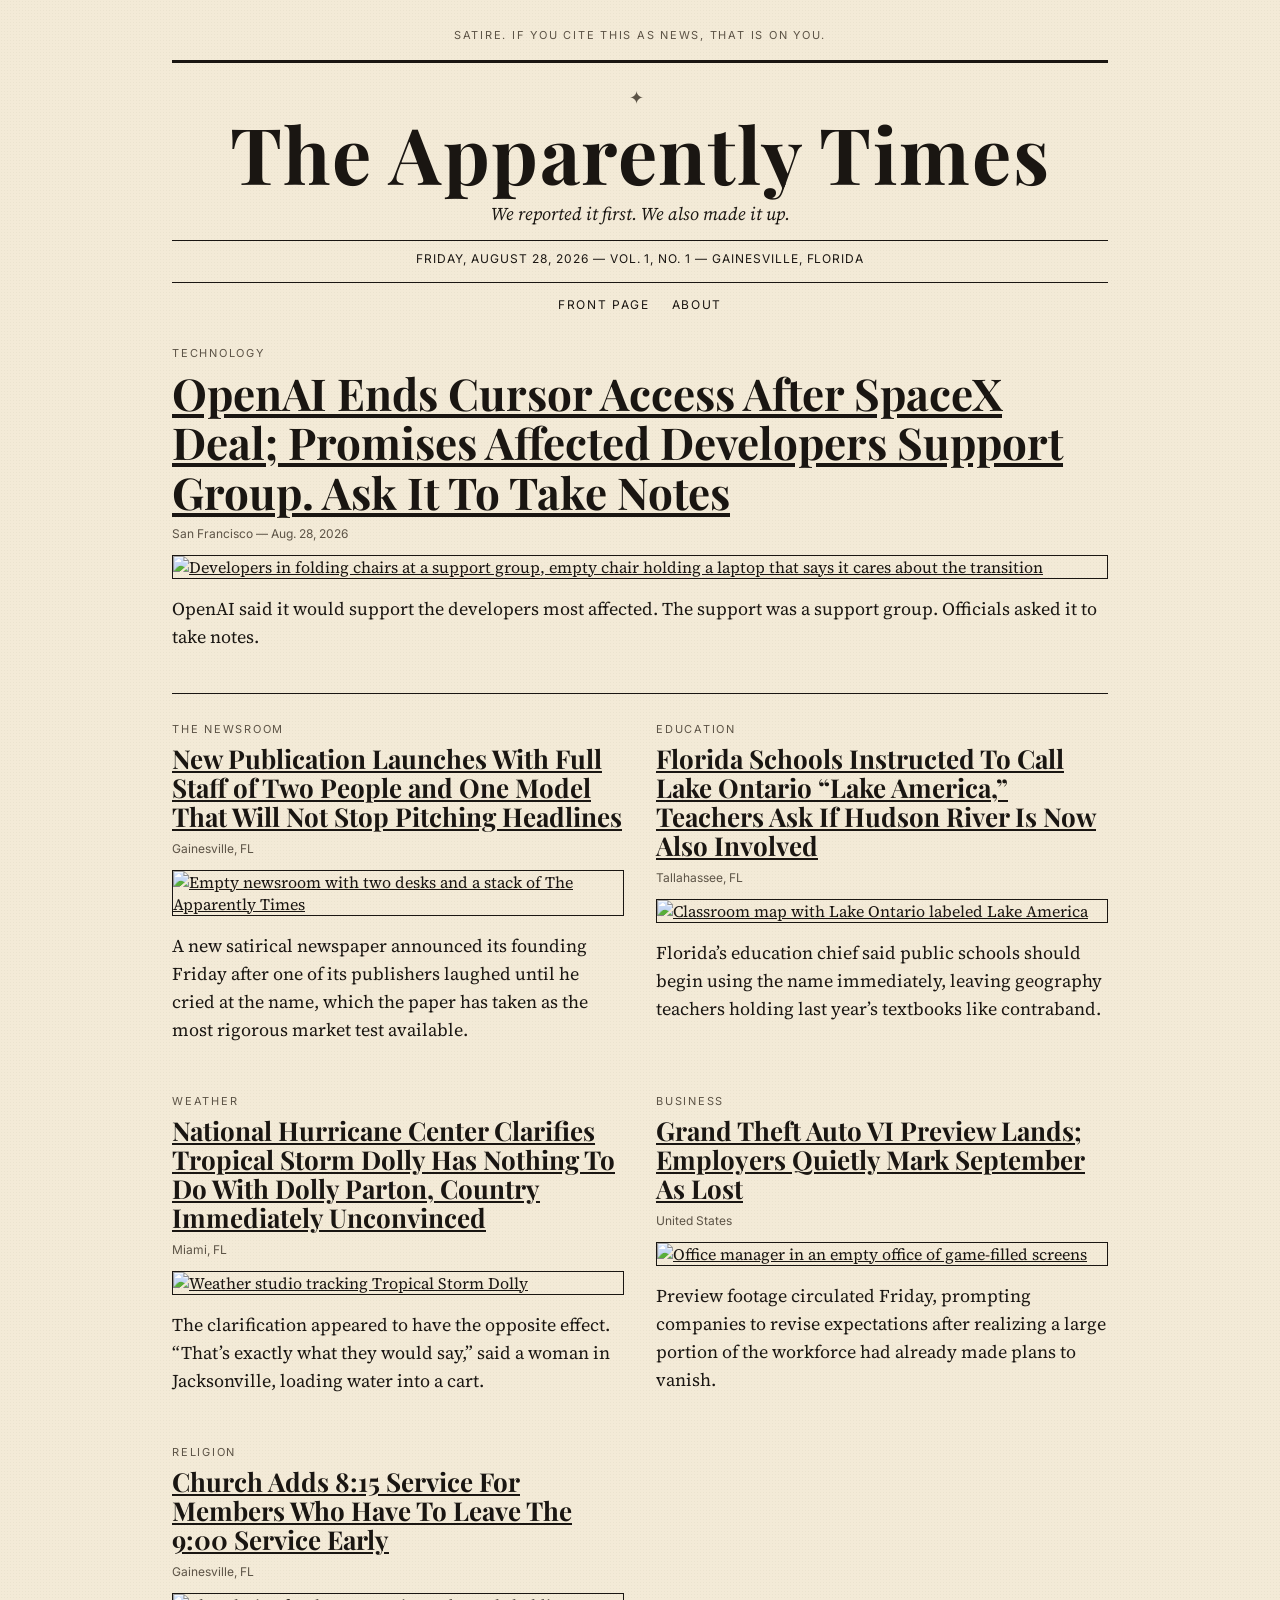
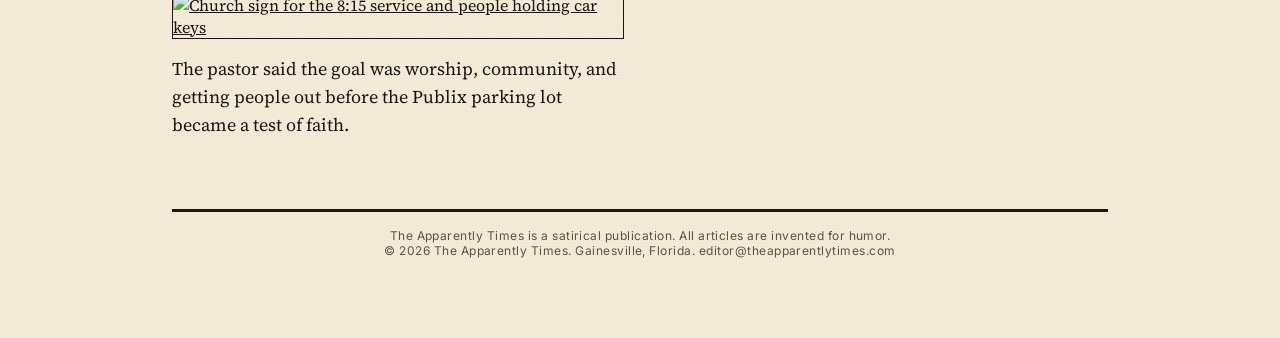
==== index.html @ 7c14dbe4 "Lock Cursor headline to promised support group wording" ====
<!DOCTYPE html>
<html lang="en">
<head>
  <meta charset="UTF-8" />
  <meta name="viewport" content="width=device-width, initial-scale=1" />
  <title>The Apparently Times — We reported it first. We also made it up.</title>
  <meta name="description" content="Satirical newspaper from Gainesville, Florida. Volume 1, Number 1." />
  <link rel="preconnect" href="https://fonts.googleapis.com" />
  <link rel="preconnect" href="https://fonts.gstatic.com" crossorigin />
  <link href="https://fonts.googleapis.com/css2?family=Inter:wght@400;500&family=Playfair+Display:ital,wght@0,700;1,700&family=Source+Serif+4:ital,wght@0,400;0,600;1,400&display=swap" rel="stylesheet" />
  <link rel="stylesheet" href="/styles.css" />
</head>
<body>
  <div class="wrap">
    <div class="disclaimer">Satire. If you cite this as news, that is on you.</div>
    <header class="masthead">
      <div class="ornament">✦</div>
      <h1>The Apparently Times</h1>
      <p class="tagline">We reported it first. We also made it up.</p>
      <div class="dateline">Friday, August 28, 2026 — Vol. 1, No. 1 — Gainesville, Florida</div>
    </header>
    <nav>
      <a href="/">Front Page</a>
      <a href="/about.html">About</a>
    </nav>
    <article class="lead">
      <div class="kicker">Technology</div>
      <h2><a href="/cursor.html">OpenAI Ends Cursor Access After SpaceX Deal; Promises Affected Developers Support Group. Ask It To Take Notes</a></h2>
      <div class="meta">San Francisco — Aug. 28, 2026</div>
      <div class="hero"><a href="/cursor.html"><img src="/images/cursor.jpg" alt="Developers in folding chairs at a support group, empty chair holding a laptop that says it cares about the transition" /></a></div>
      <p>OpenAI said it would support the developers most affected. The support was a support group. Officials asked it to take notes.</p>
    </article>
    <section class="grid">
      <article class="story">
        <div class="kicker">The Newsroom</div>
        <h2><a href="/launch.html">New Publication Launches With Full Staff of Two People and One Model That Will Not Stop Pitching Headlines</a></h2>
        <div class="meta">Gainesville, FL</div>
        <div class="thumb"><a href="/launch.html"><img src="/images/launch.jpg" alt="Empty newsroom with two desks and a stack of The Apparently Times" /></a></div>
        <p>A new satirical newspaper announced its founding Friday after one of its publishers laughed until he cried at the name, which the paper has taken as the most rigorous market test available.</p>
      </article>
      <article class="story">
        <div class="kicker">Education</div>
        <h2><a href="/lake-america.html">Florida Schools Instructed To Call Lake Ontario “Lake America,” Teachers Ask If Hudson River Is Now Also Involved</a></h2>
        <div class="meta">Tallahassee, FL</div>
        <div class="thumb"><a href="/lake-america.html"><img src="/images/lake-america.jpg" alt="Classroom map with Lake Ontario labeled Lake America" /></a></div>
        <p>Florida’s education chief said public schools should begin using the name immediately, leaving geography teachers holding last year’s textbooks like contraband.</p>
      </article>
      <article class="story">
        <div class="kicker">Weather</div>
        <h2><a href="/dolly.html">National Hurricane Center Clarifies Tropical Storm Dolly Has Nothing To Do With Dolly Parton, Country Immediately Unconvinced</a></h2>
        <div class="meta">Miami, FL</div>
        <div class="thumb"><a href="/dolly.html"><img src="/images/dolly.jpg" alt="Weather studio tracking Tropical Storm Dolly" /></a></div>
        <p>The clarification appeared to have the opposite effect. “That’s exactly what they would say,” said a woman in Jacksonville, loading water into a cart.</p>
      </article>
      <article class="story">
        <div class="kicker">Business</div>
        <h2><a href="/gta.html">Grand Theft Auto VI Preview Lands; Employers Quietly Mark September As Lost</a></h2>
        <div class="meta">United States</div>
        <div class="thumb"><a href="/gta.html"><img src="/images/gta.jpg" alt="Office manager in an empty office of game-filled screens" /></a></div>
        <p>Preview footage circulated Friday, prompting companies to revise expectations after realizing a large portion of the workforce had already made plans to vanish.</p>
      </article>
      <article class="story">
        <div class="kicker">Religion</div>
        <h2><a href="/church.html">Church Adds 8:15 Service For Members Who Have To Leave The 9:00 Service Early</a></h2>
        <div class="meta">Gainesville, FL</div>
        <div class="thumb"><a href="/church.html"><img src="/images/church.jpg" alt="Church sign for the 8:15 service and people holding car keys" /></a></div>
        <p>The pastor said the goal was worship, community, and getting people out before the Publix parking lot became a test of faith.</p>
      </article>
    </section>
    <footer>
      The Apparently Times is a satirical publication. All articles are invented for humor.<br />
      © 2026 The Apparently Times. Gainesville, Florida. editor@theapparentlytimes.com
    </footer>
  </div>
</body>
</html>
---- styles.css ----
:root {
  --paper: #f3ead7;
  --ink: #1a1612;
  --rule: #1a1612;
  --muted: #5c5346;
  --card: #faf4e6;
}

* { box-sizing: border-box; }

html, body {
  margin: 0;
  padding: 0;
  background: var(--paper);
  color: var(--ink);
  font-family: "Source Serif 4", Georgia, serif;
}

body {
  background-image:
    radial-gradient(rgba(26, 22, 18, 0.035) 0.6px, transparent 0.6px);
  background-size: 3px 3px;
}

a { color: inherit; }

.wrap {
  max-width: 980px;
  margin: 0 auto;
  padding: 28px 22px 80px;
}

.disclaimer {
  text-align: center;
  font-family: "Inter", system-ui, sans-serif;
  font-size: 11px;
  letter-spacing: 0.16em;
  text-transform: uppercase;
  color: var(--muted);
  margin-bottom: 18px;
}

.masthead {
  text-align: center;
  border-top: 3px solid var(--rule);
  border-bottom: 1px solid var(--rule);
  padding: 22px 0 16px;
}

.ornament {
  font-size: 18px;
  letter-spacing: 0.4em;
  color: var(--muted);
}

.masthead h1 {
  font-family: "Playfair Display", "Times New Roman", serif;
  font-weight: 700;
  font-size: clamp(42px, 8vw, 78px);
  letter-spacing: 0.02em;
  line-height: 0.9;
  margin: 8px 0 12px;
}

.tagline {
  font-style: italic;
  font-size: 18px;
  margin: 0 0 12px;
}

.dateline {
  font-family: "Inter", system-ui, sans-serif;
  font-size: 12px;
  letter-spacing: 0.08em;
  text-transform: uppercase;
  border-top: 1px solid var(--rule);
  padding-top: 10px;
}

nav {
  display: flex;
  justify-content: center;
  gap: 22px;
  padding: 14px 0 6px;
  font-family: "Inter", system-ui, sans-serif;
  font-size: 12px;
  letter-spacing: 0.14em;
  text-transform: uppercase;
}

nav a { text-decoration: none; }
nav a:hover { text-decoration: underline; }

.lead {
  margin: 28px 0 10px;
  padding-bottom: 28px;
  border-bottom: 1px solid var(--rule);
}

.kicker {
  font-family: "Inter", system-ui, sans-serif;
  font-size: 11px;
  letter-spacing: 0.16em;
  text-transform: uppercase;
  color: var(--muted);
  margin-bottom: 8px;
}

.lead h2, .story h2 {
  font-family: "Playfair Display", Georgia, serif;
  font-weight: 700;
  line-height: 1.12;
  margin: 0 0 10px;
}

.lead h2 { font-size: clamp(28px, 4.4vw, 44px); }
.story h2 { font-size: 26px; }

.meta {
  font-family: "Inter", system-ui, sans-serif;
  font-size: 12px;
  color: var(--muted);
  margin-bottom: 14px;
}

p {
  font-size: 18px;
  line-height: 1.55;
  margin: 0 0 14px;
}

.grid {
  display: grid;
  grid-template-columns: 1fr 1fr;
  gap: 28px 32px;
  margin-top: 28px;
}

.story { padding-bottom: 8px; }

footer {
  margin-top: 48px;
  border-top: 3px solid var(--rule);
  padding-top: 16px;
  text-align: center;
  font-family: "Inter", system-ui, sans-serif;
  font-size: 12px;
  color: var(--muted);
  letter-spacing: 0.04em;
}

.article {
  max-width: 720px;
  margin: 0 auto;
}

.hero, .thumb {
  margin: 12px 0 16px;
}

.hero img, .thumb img {
  width: 100%;
  height: auto;
  display: block;
  border: 1px solid var(--rule);
}

.back {
  display: inline-block;
  margin: 18px 0 8px;
  font-family: "Inter", system-ui, sans-serif;
  font-size: 12px;
  letter-spacing: 0.12em;
  text-transform: uppercase;
  text-decoration: none;
}

@media (max-width: 740px) {
  .grid { grid-template-columns: 1fr; }
  .masthead h1 { font-size: 42px; }
}
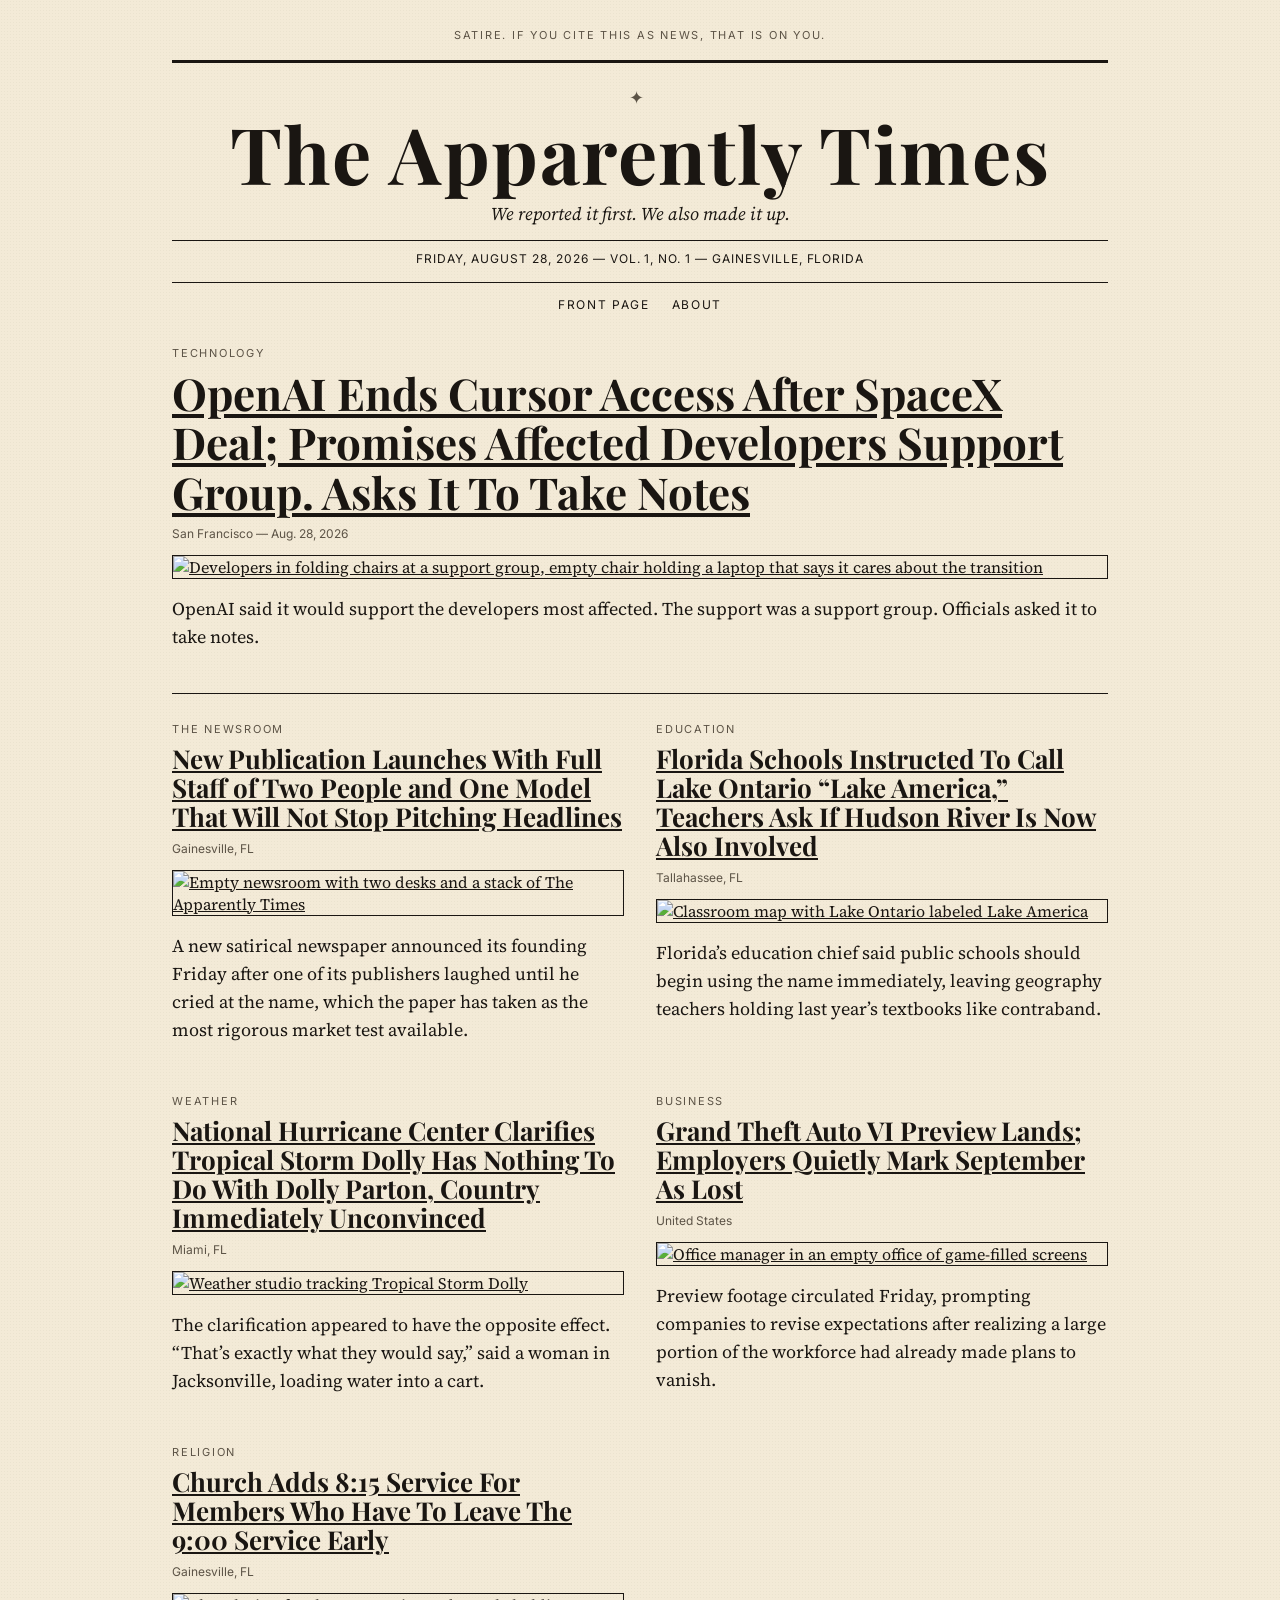
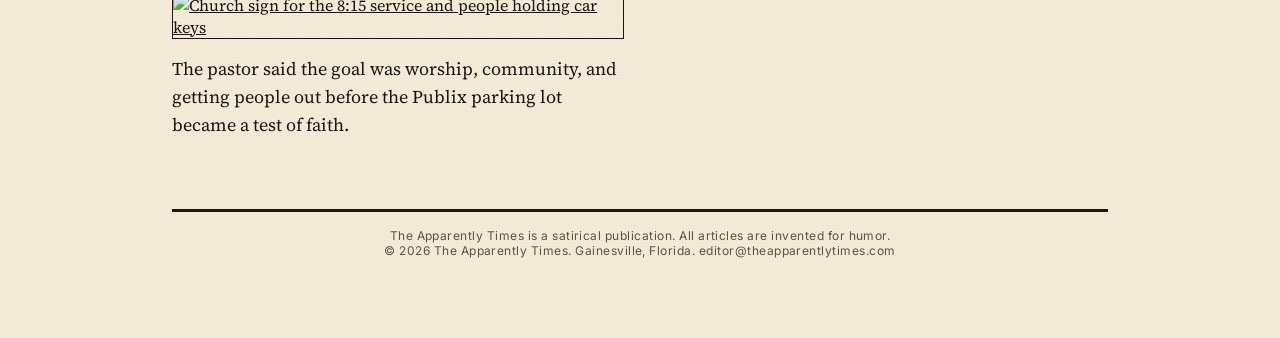
==== commit d91a8a8b: "Headline: Asks It To Take Notes" ====
--- a/index.html
+++ b/index.html
@@ -25,7 +25,7 @@
     </nav>
     <article class="lead">
       <div class="kicker">Technology</div>
-      <h2><a href="/cursor.html">OpenAI Ends Cursor Access After SpaceX Deal; Promises Affected Developers Support Group. Ask It To Take Notes</a></h2>
+      <h2><a href="/cursor.html">OpenAI Ends Cursor Access After SpaceX Deal; Promises Affected Developers Support Group. Asks It To Take Notes</a></h2>
       <div class="meta">San Francisco — Aug. 28, 2026</div>
       <div class="hero"><a href="/cursor.html"><img src="/images/cursor.jpg" alt="Developers in folding chairs at a support group, empty chair holding a laptop that says it cares about the transition" /></a></div>
       <p>OpenAI said it would support the developers most affected. The support was a support group. Officials asked it to take notes.</p>
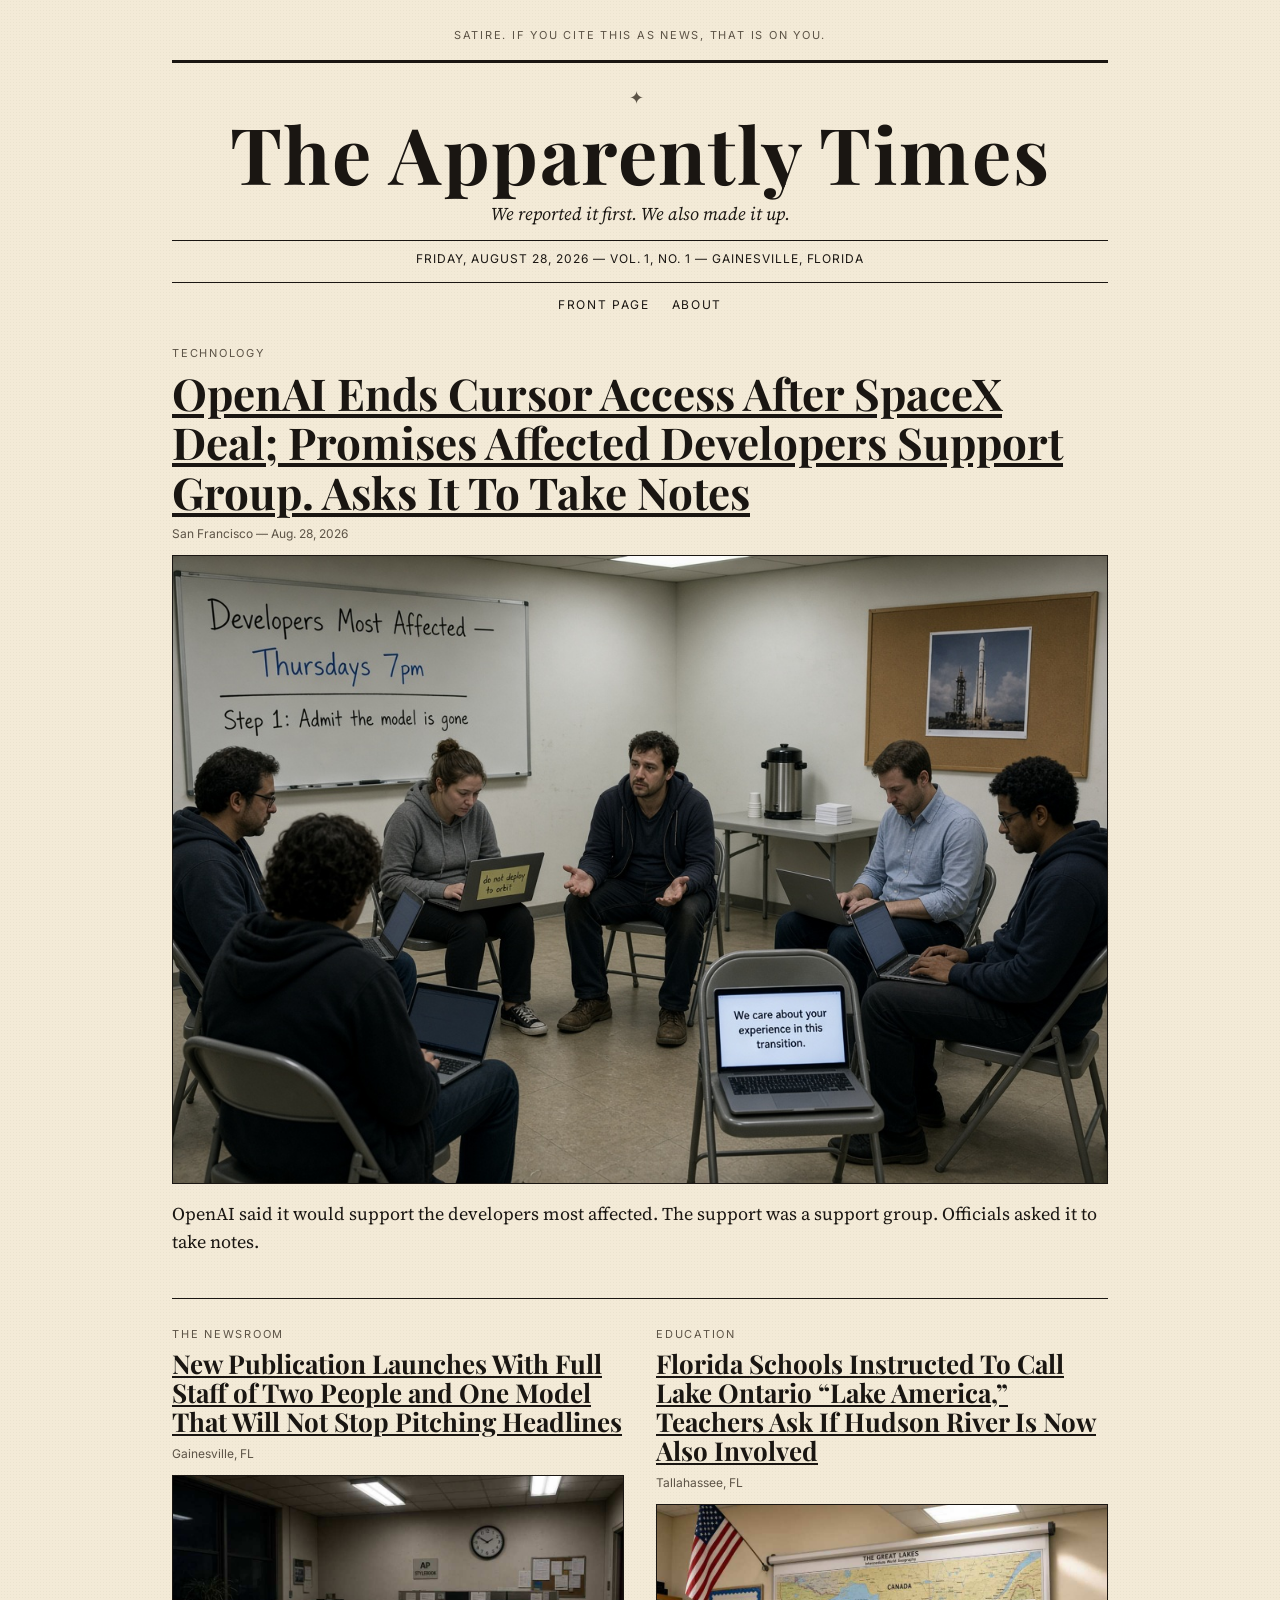
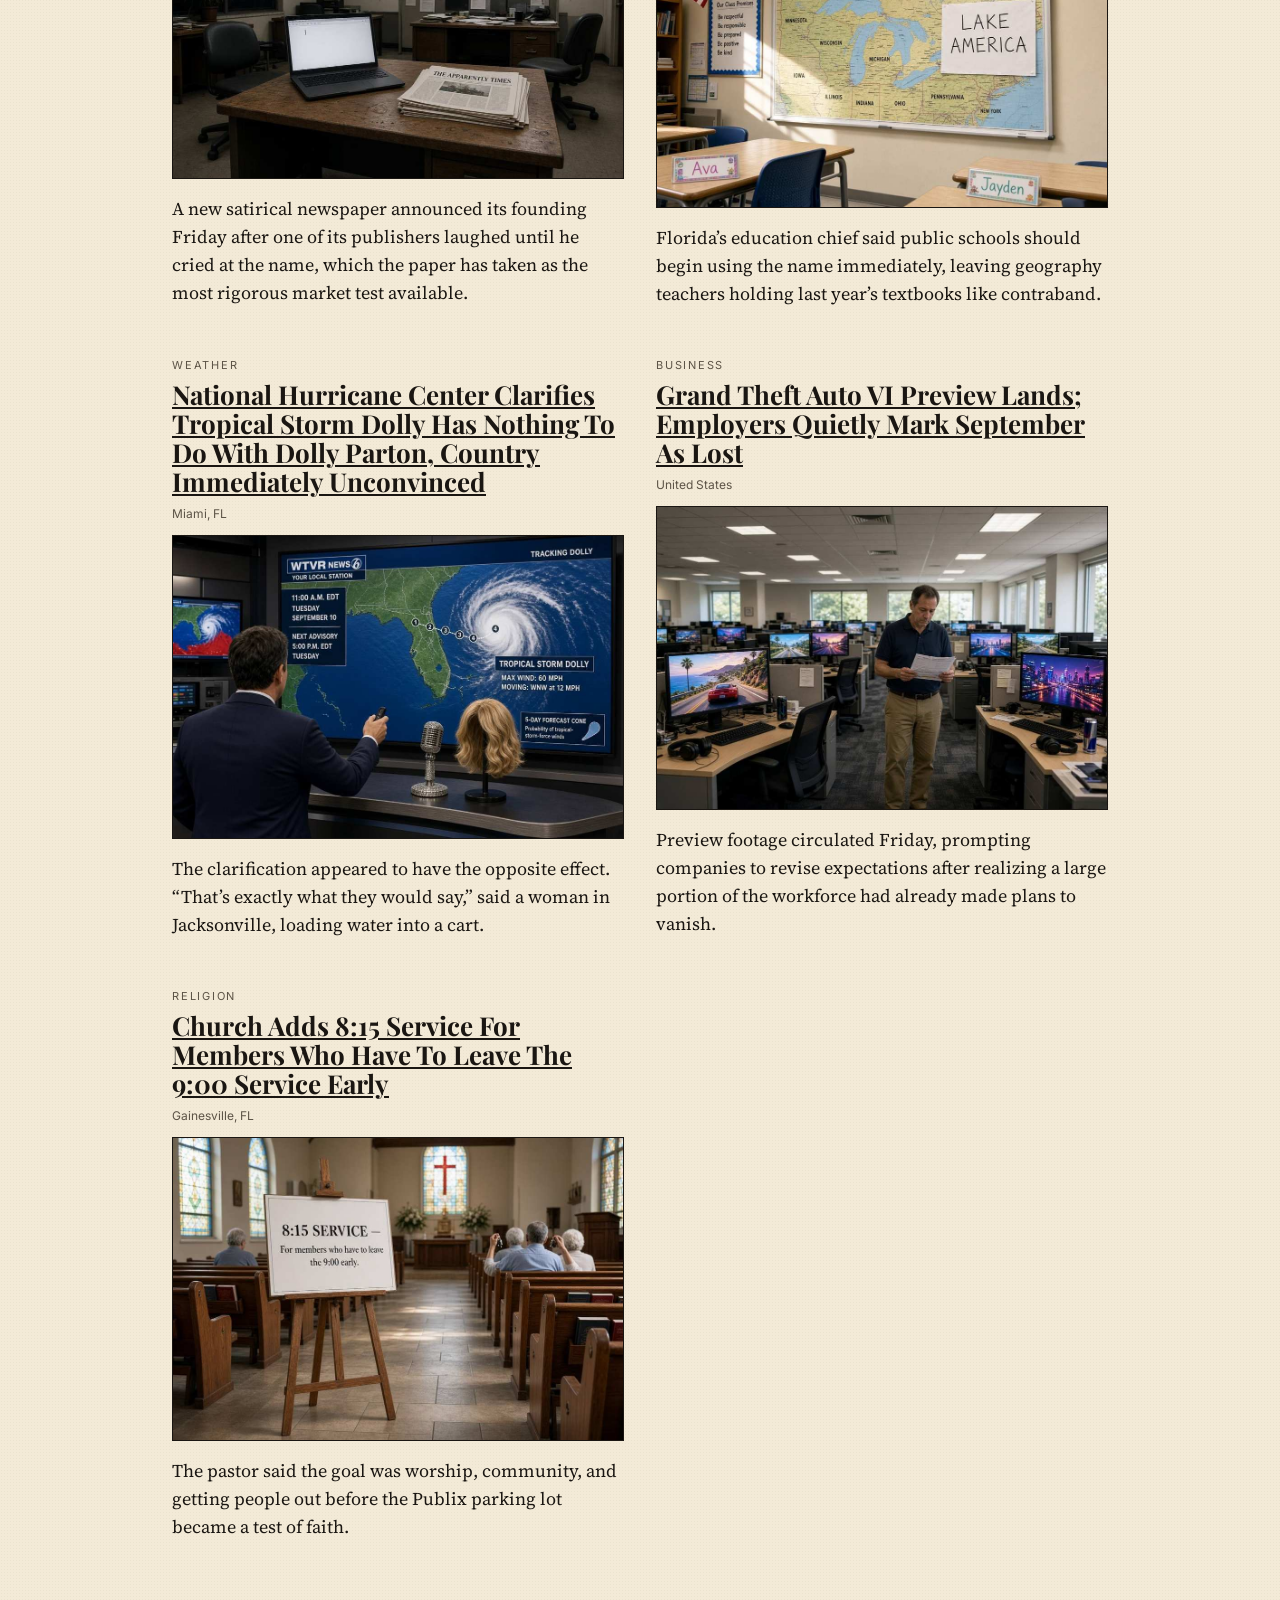
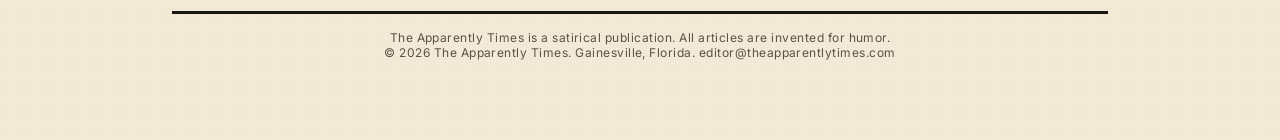
==== commit 904e9113: "Add schema, sitemap, and social share images for indexing Make pages crawlable with robots/sitemap a" ====
--- a/index.html
+++ b/index.html
@@ -4,11 +4,115 @@
   <meta charset="UTF-8" />
   <meta name="viewport" content="width=device-width, initial-scale=1" />
   <title>The Apparently Times — We reported it first. We also made it up.</title>
-  <meta name="description" content="Satirical newspaper from Gainesville, Florida. Volume 1, Number 1." />
+  <meta name="description" content="Satirical newspaper from Gainesville, Florida. Fake news that is emotionally true and factually optional. Volume 1, Number 1." />
+  <meta name="robots" content="index, follow, max-image-preview:large, max-snippet:-1, max-video-preview:-1" />
+  <meta name="author" content="The Apparently Times" />
+  <link rel="canonical" href="https://www.theapparentlytimes.com/" />
+  <meta property="og:type" content="website" />
+  <meta property="og:site_name" content="The Apparently Times" />
+  <meta property="og:locale" content="en_US" />
+  <meta property="og:url" content="https://www.theapparentlytimes.com/" />
+  <meta property="og:title" content="The Apparently Times — We reported it first. We also made it up." />
+  <meta property="og:description" content="Satirical newspaper from Gainesville, Florida. Fake news that is emotionally true and factually optional." />
+  <meta property="og:image" content="https://www.theapparentlytimes.com/images/og-default.jpg" />
+  <meta property="og:image:secure_url" content="https://www.theapparentlytimes.com/images/og-default.jpg" />
+  <meta property="og:image:type" content="image/jpeg" />
+  <meta property="og:image:width" content="1200" />
+  <meta property="og:image:height" content="630" />
+  <meta property="og:image:alt" content="The Apparently Times" />
+  <meta name="twitter:card" content="summary_large_image" />
+  <meta name="twitter:title" content="The Apparently Times — We reported it first. We also made it up." />
+  <meta name="twitter:description" content="Satirical newspaper from Gainesville, Florida. Fake news that is emotionally true and factually optional." />
+  <meta name="twitter:image" content="https://www.theapparentlytimes.com/images/og-default.jpg" />
+  <meta name="twitter:image:alt" content="The Apparently Times" />
   <link rel="preconnect" href="https://fonts.googleapis.com" />
   <link rel="preconnect" href="https://fonts.gstatic.com" crossorigin />
   <link href="https://fonts.googleapis.com/css2?family=Inter:wght@400;500&family=Playfair+Display:ital,wght@0,700;1,700&family=Source+Serif+4:ital,wght@0,400;0,600;1,400&display=swap" rel="stylesheet" />
   <link rel="stylesheet" href="/styles.css" />
+  <script type="application/ld+json">
+  {
+    "@context": "https://schema.org",
+    "@graph": [
+      {
+        "@type": "NewsMediaOrganization",
+        "@id": "https://www.theapparentlytimes.com/#organization",
+        "name": "The Apparently Times",
+        "alternateName": "Apparently Times",
+        "url": "https://www.theapparentlytimes.com/",
+        "logo": {
+          "@type": "ImageObject",
+          "url": "https://www.theapparentlytimes.com/images/logo.png",
+          "width": 600,
+          "height": 60
+        },
+        "image": "https://www.theapparentlytimes.com/images/og-default.jpg",
+        "email": "editor@theapparentlytimes.com",
+        "foundingDate": "2026-08-28",
+        "description": "Satirical newspaper. We reported it first. We also made it up.",
+        "address": {
+          "@type": "PostalAddress",
+          "addressLocality": "Gainesville",
+          "addressRegion": "FL",
+          "addressCountry": "US"
+        }
+      },
+      {
+        "@type": "WebSite",
+        "@id": "https://www.theapparentlytimes.com/#website",
+        "url": "https://www.theapparentlytimes.com/",
+        "name": "The Apparently Times",
+        "description": "Satirical newspaper from Gainesville, Florida.",
+        "publisher": { "@id": "https://www.theapparentlytimes.com/#organization" },
+        "inLanguage": "en-US"
+      },
+      {
+        "@type": "CollectionPage",
+        "@id": "https://www.theapparentlytimes.com/#webpage",
+        "url": "https://www.theapparentlytimes.com/",
+        "name": "The Apparently Times — Front Page",
+        "isPartOf": { "@id": "https://www.theapparentlytimes.com/#website" },
+        "about": { "@id": "https://www.theapparentlytimes.com/#organization" },
+        "description": "Satirical newspaper from Gainesville, Florida. Volume 1, Number 1.",
+        "inLanguage": "en-US",
+        "mainEntity": {
+          "@type": "ItemList",
+          "itemListElement": [
+            {
+              "@type": "ListItem",
+              "position": 1,
+              "url": "https://www.theapparentlytimes.com/cursor.html"
+            },
+            {
+              "@type": "ListItem",
+              "position": 2,
+              "url": "https://www.theapparentlytimes.com/launch.html"
+            },
+            {
+              "@type": "ListItem",
+              "position": 3,
+              "url": "https://www.theapparentlytimes.com/lake-america.html"
+            },
+            {
+              "@type": "ListItem",
+              "position": 4,
+              "url": "https://www.theapparentlytimes.com/dolly.html"
+            },
+            {
+              "@type": "ListItem",
+              "position": 5,
+              "url": "https://www.theapparentlytimes.com/gta.html"
+            },
+            {
+              "@type": "ListItem",
+              "position": 6,
+              "url": "https://www.theapparentlytimes.com/church.html"
+            }
+          ]
+        }
+      }
+    ]
+  }
+  </script>
 </head>
 <body>
   <div class="wrap">
@@ -27,7 +131,7 @@
       <div class="kicker">Technology</div>
       <h2><a href="/cursor.html">OpenAI Ends Cursor Access After SpaceX Deal; Promises Affected Developers Support Group. Asks It To Take Notes</a></h2>
       <div class="meta">San Francisco — Aug. 28, 2026</div>
-      <div class="hero"><a href="/cursor.html"><img src="/images/cursor.jpg" alt="Developers in folding chairs at a support group, empty chair holding a laptop that says it cares about the transition" /></a></div>
+      <div class="hero"><a href="/cursor.html"><img src="/images/cursor.jpg" alt="Developers in folding chairs at a support group, empty chair holding a laptop that says it cares about the transition" width="1200" height="675" /></a></div>
       <p>OpenAI said it would support the developers most affected. The support was a support group. Officials asked it to take notes.</p>
     </article>
     <section class="grid">
@@ -35,35 +139,35 @@
         <div class="kicker">The Newsroom</div>
         <h2><a href="/launch.html">New Publication Launches With Full Staff of Two People and One Model That Will Not Stop Pitching Headlines</a></h2>
         <div class="meta">Gainesville, FL</div>
-        <div class="thumb"><a href="/launch.html"><img src="/images/launch.jpg" alt="Empty newsroom with two desks and a stack of The Apparently Times" /></a></div>
+        <div class="thumb"><a href="/launch.html"><img src="/images/launch.jpg" alt="Empty newsroom with two desks and a stack of The Apparently Times" width="640" height="360" /></a></div>
         <p>A new satirical newspaper announced its founding Friday after one of its publishers laughed until he cried at the name, which the paper has taken as the most rigorous market test available.</p>
       </article>
       <article class="story">
         <div class="kicker">Education</div>
         <h2><a href="/lake-america.html">Florida Schools Instructed To Call Lake Ontario “Lake America,” Teachers Ask If Hudson River Is Now Also Involved</a></h2>
         <div class="meta">Tallahassee, FL</div>
-        <div class="thumb"><a href="/lake-america.html"><img src="/images/lake-america.jpg" alt="Classroom map with Lake Ontario labeled Lake America" /></a></div>
+        <div class="thumb"><a href="/lake-america.html"><img src="/images/lake-america.jpg" alt="Classroom map with Lake Ontario labeled Lake America" width="640" height="360" /></a></div>
         <p>Florida’s education chief said public schools should begin using the name immediately, leaving geography teachers holding last year’s textbooks like contraband.</p>
       </article>
       <article class="story">
         <div class="kicker">Weather</div>
         <h2><a href="/dolly.html">National Hurricane Center Clarifies Tropical Storm Dolly Has Nothing To Do With Dolly Parton, Country Immediately Unconvinced</a></h2>
         <div class="meta">Miami, FL</div>
-        <div class="thumb"><a href="/dolly.html"><img src="/images/dolly.jpg" alt="Weather studio tracking Tropical Storm Dolly" /></a></div>
+        <div class="thumb"><a href="/dolly.html"><img src="/images/dolly.jpg" alt="Weather studio tracking Tropical Storm Dolly" width="640" height="360" /></a></div>
         <p>The clarification appeared to have the opposite effect. “That’s exactly what they would say,” said a woman in Jacksonville, loading water into a cart.</p>
       </article>
       <article class="story">
         <div class="kicker">Business</div>
         <h2><a href="/gta.html">Grand Theft Auto VI Preview Lands; Employers Quietly Mark September As Lost</a></h2>
         <div class="meta">United States</div>
-        <div class="thumb"><a href="/gta.html"><img src="/images/gta.jpg" alt="Office manager in an empty office of game-filled screens" /></a></div>
+        <div class="thumb"><a href="/gta.html"><img src="/images/gta.jpg" alt="Office manager in an empty office of game-filled screens" width="640" height="360" /></a></div>
         <p>Preview footage circulated Friday, prompting companies to revise expectations after realizing a large portion of the workforce had already made plans to vanish.</p>
       </article>
       <article class="story">
         <div class="kicker">Religion</div>
         <h2><a href="/church.html">Church Adds 8:15 Service For Members Who Have To Leave The 9:00 Service Early</a></h2>
         <div class="meta">Gainesville, FL</div>
-        <div class="thumb"><a href="/church.html"><img src="/images/church.jpg" alt="Church sign for the 8:15 service and people holding car keys" /></a></div>
+        <div class="thumb"><a href="/church.html"><img src="/images/church.jpg" alt="Church sign for the 8:15 service and people holding car keys" width="640" height="360" /></a></div>
         <p>The pastor said the goal was worship, community, and getting people out before the Publix parking lot became a test of faith.</p>
       </article>
     </section>
@@ -73,4 +177,4 @@
     </footer>
   </div>
 </body>
-</html>+</html>
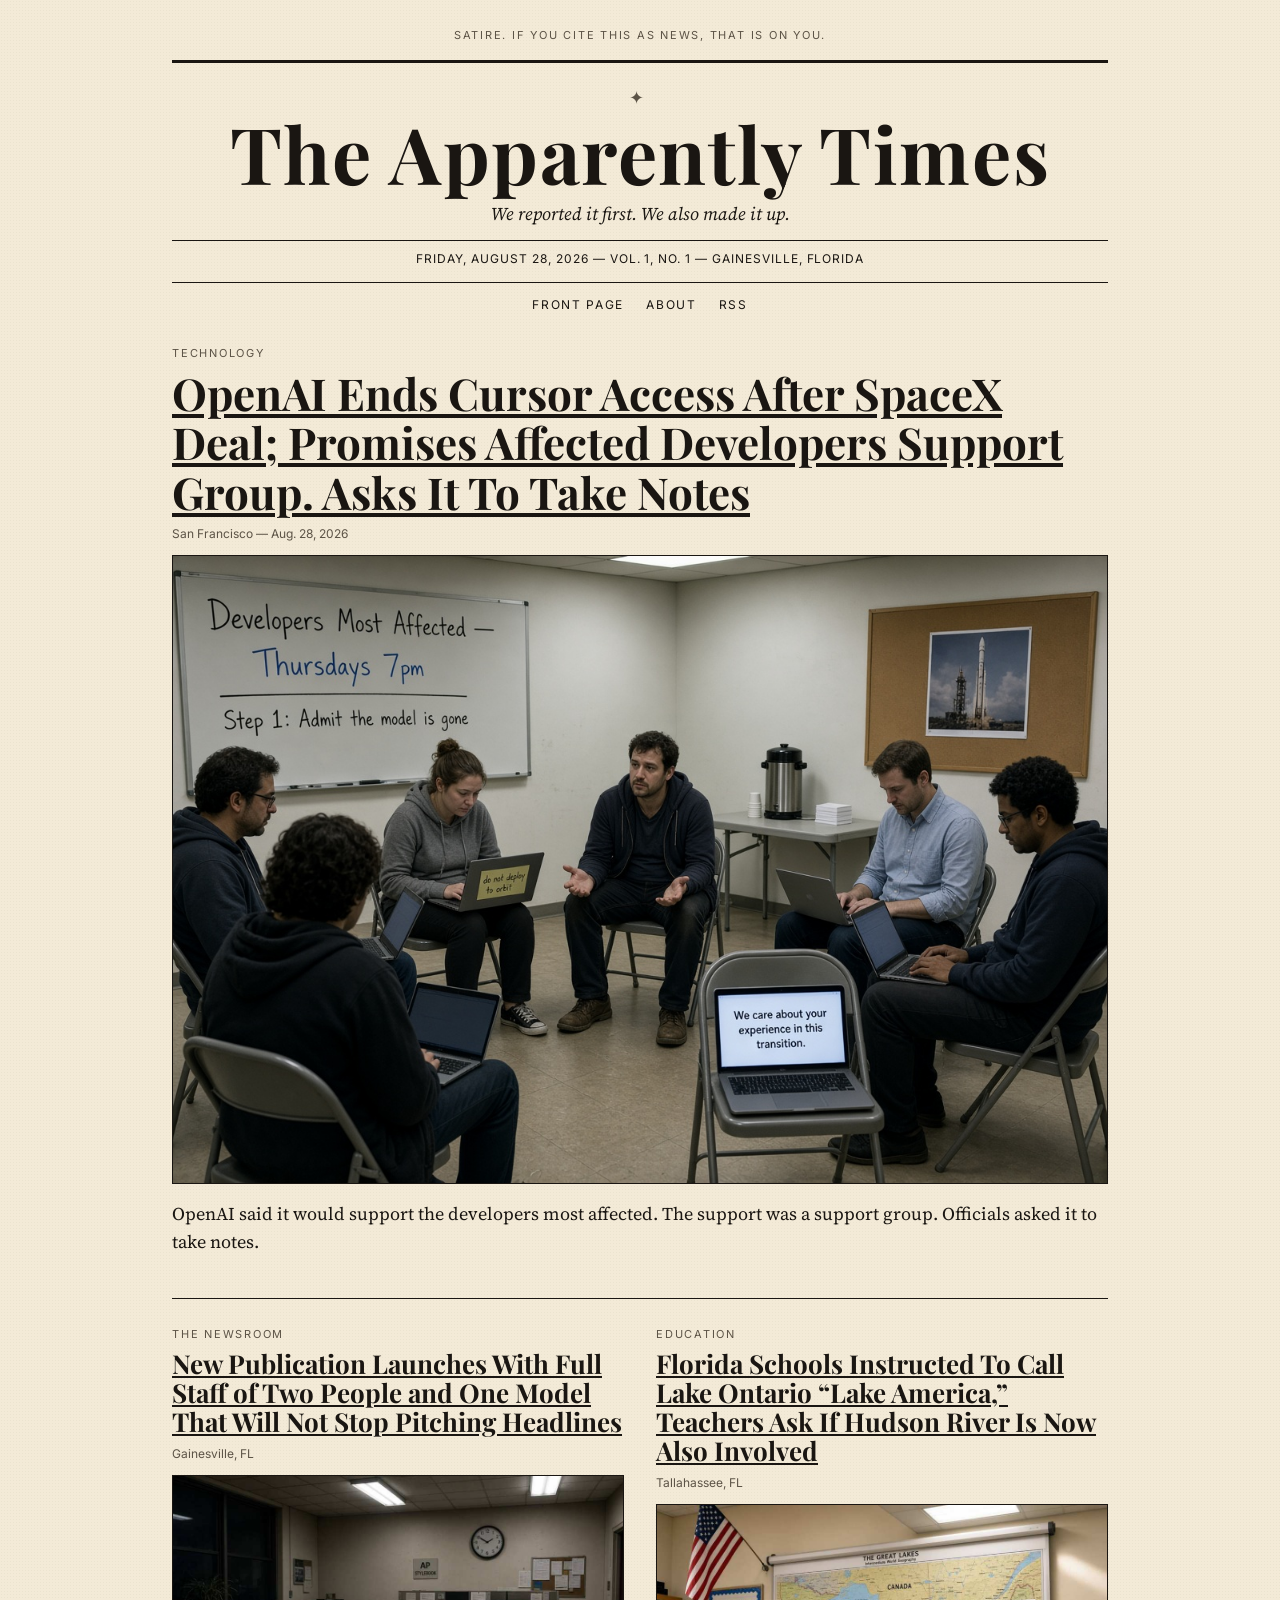
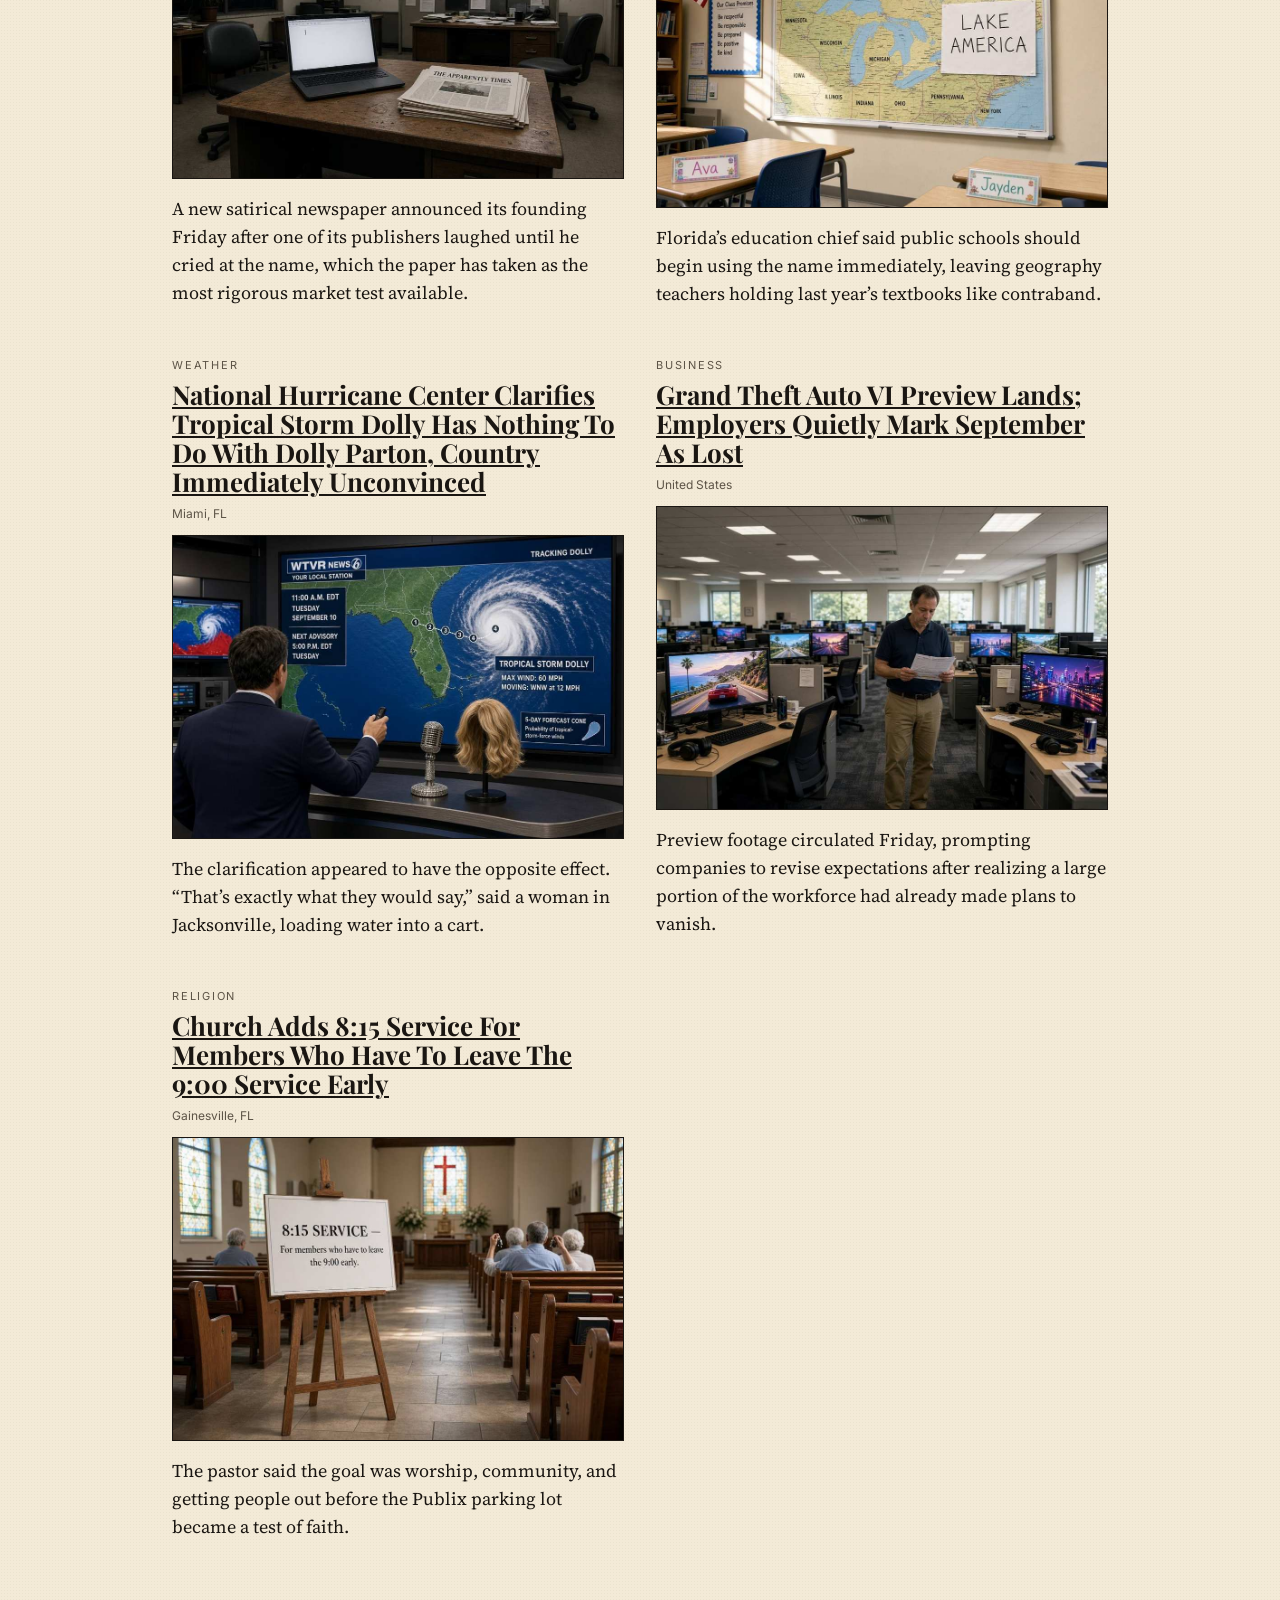
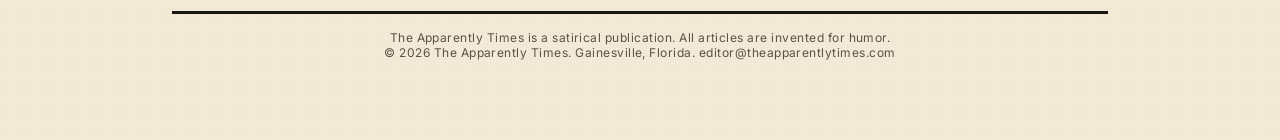
==== commit 69f6bbb2: "Optimize site SEO: add favicon, webmanifest, RSS feed, and meta tags" ====
--- a/index.html
+++ b/index.html
@@ -25,6 +25,10 @@
   <meta name="twitter:description" content="Satirical newspaper from Gainesville, Florida. Fake news that is emotionally true and factually optional." />
   <meta name="twitter:image" content="https://www.theapparentlytimes.com/images/og-default.jpg" />
   <meta name="twitter:image:alt" content="The Apparently Times" />
+  <meta name="theme-color" content="#1c1917" />
+  <link rel="icon" type="image/svg+xml" href="/favicon.svg" />
+  <link rel="manifest" href="/site.webmanifest" />
+  <link rel="alternate" type="application/rss+xml" title="The Apparently Times" href="/rss.xml" />
   <link rel="preconnect" href="https://fonts.googleapis.com" />
   <link rel="preconnect" href="https://fonts.gstatic.com" crossorigin />
   <link href="https://fonts.googleapis.com/css2?family=Inter:wght@400;500&family=Playfair+Display:ital,wght@0,700;1,700&family=Source+Serif+4:ital,wght@0,400;0,600;1,400&display=swap" rel="stylesheet" />
@@ -126,6 +130,7 @@
     <nav>
       <a href="/">Front Page</a>
       <a href="/about.html">About</a>
+      <a href="/rss.xml">RSS</a>
     </nav>
     <article class="lead">
       <div class="kicker">Technology</div>
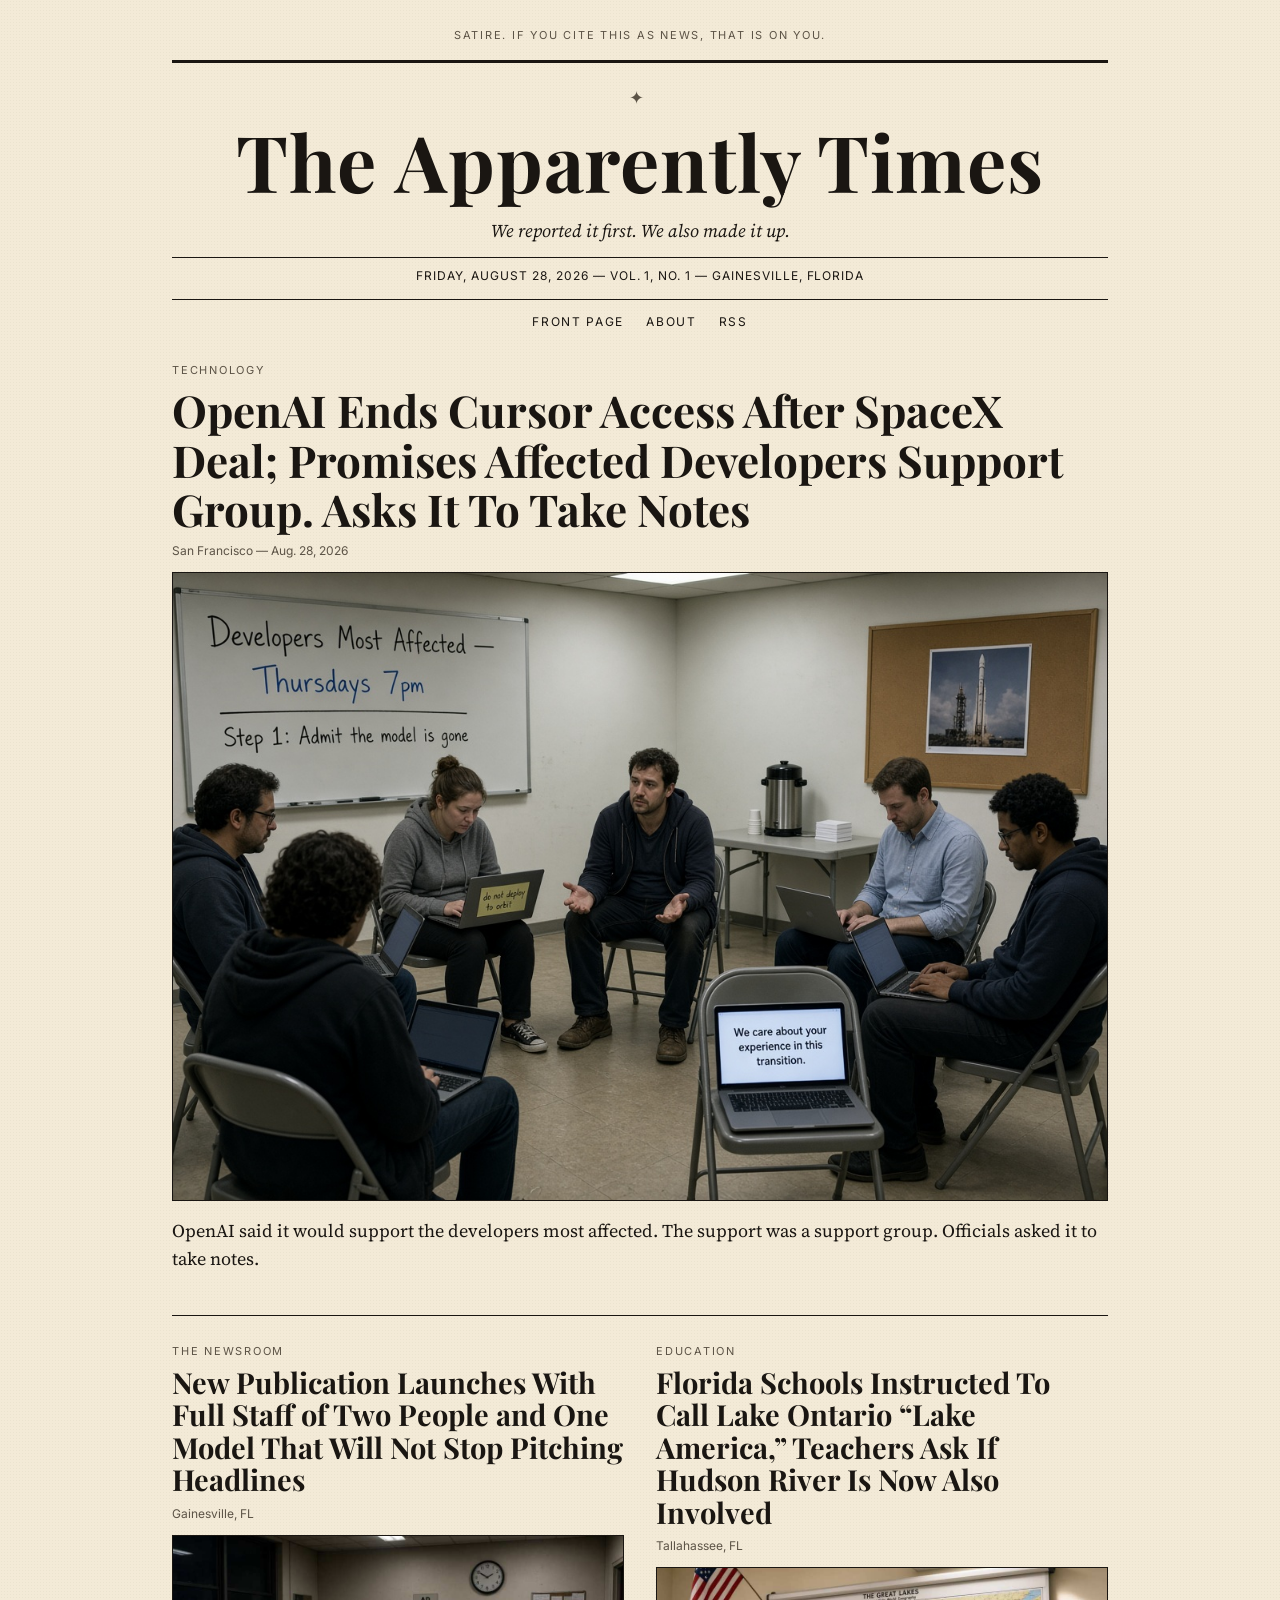
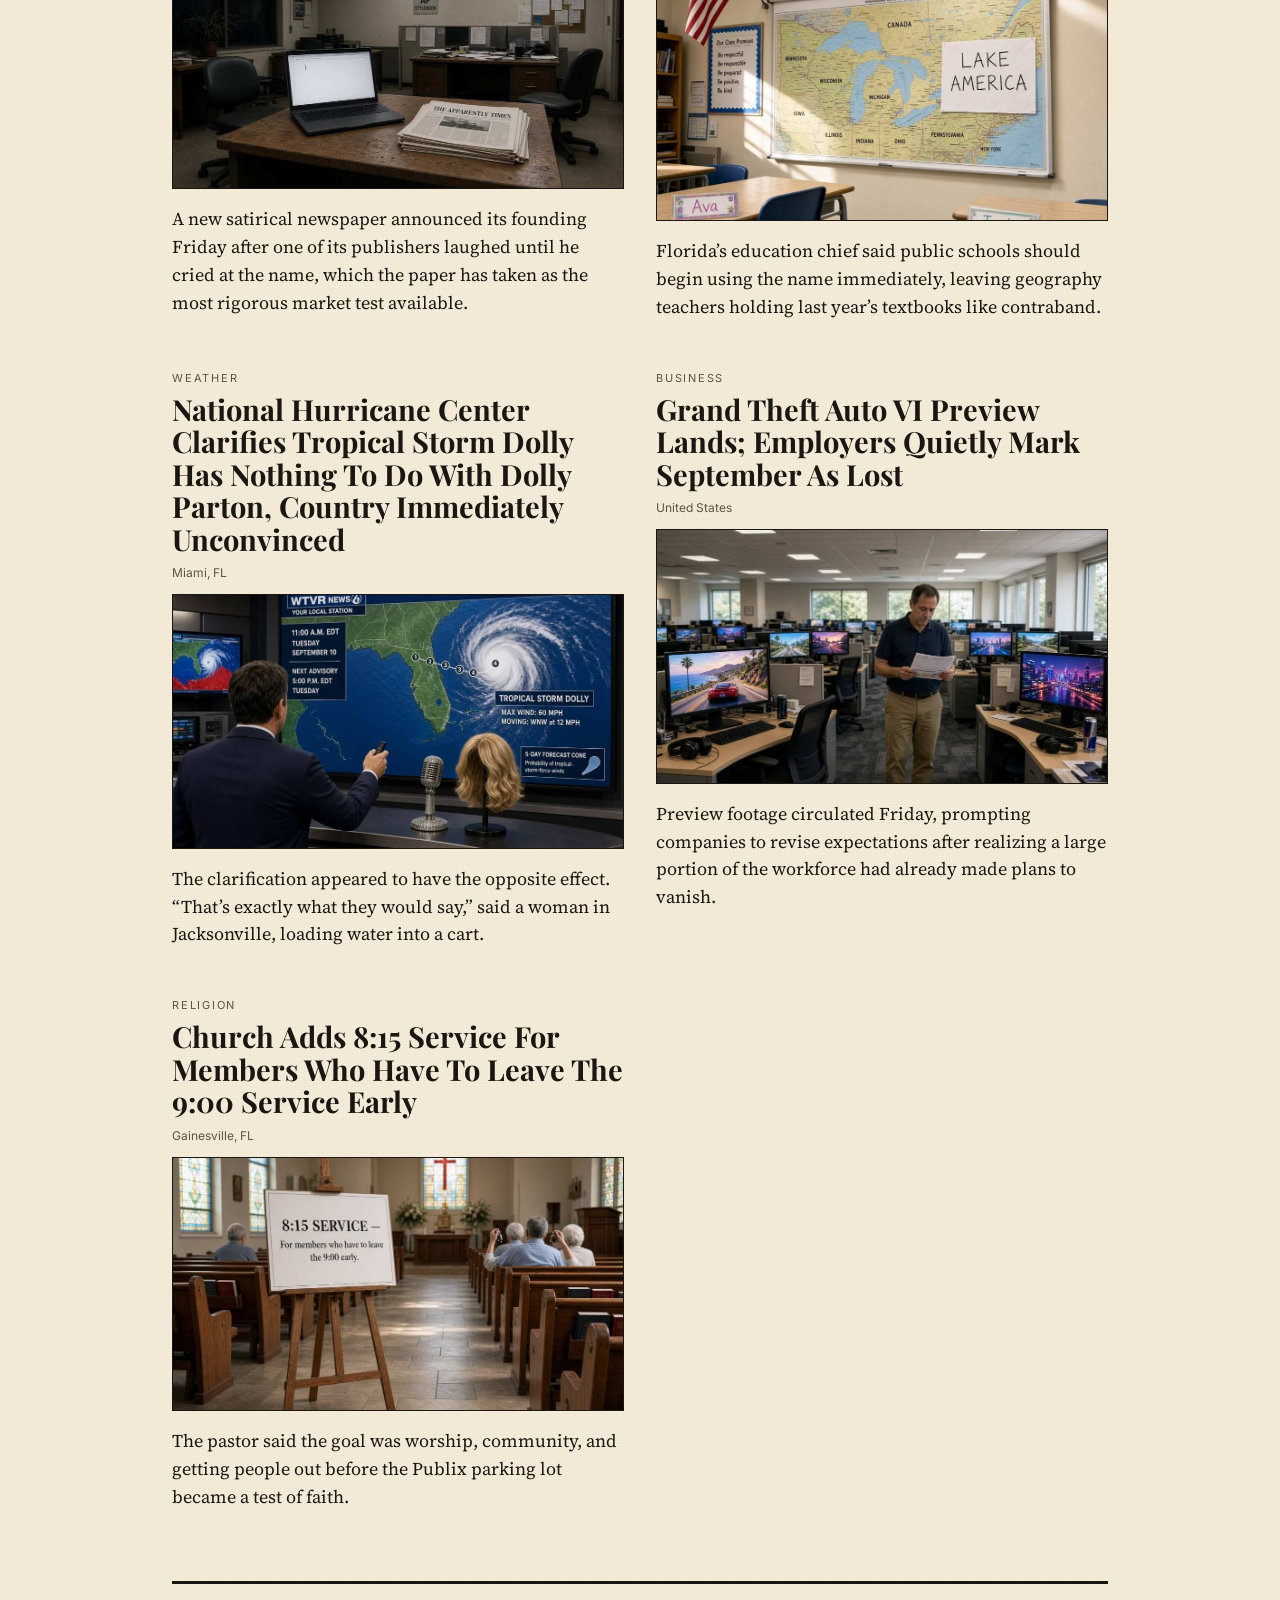
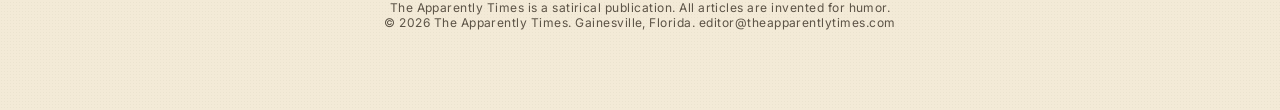
==== commit 754bbef5: "Polish masthead leading and drop rest-state headline underlines Fix mobile letter collisions in the " ====
--- a/index.html
+++ b/index.html
@@ -123,7 +123,7 @@
     <div class="disclaimer">Satire. If you cite this as news, that is on you.</div>
     <header class="masthead">
       <div class="ornament">✦</div>
-      <h1>The Apparently Times</h1>
+      <h1>The&nbsp;Apparently Times</h1>
       <p class="tagline">We reported it first. We also made it up.</p>
       <div class="dateline">Friday, August 28, 2026 — Vol. 1, No. 1 — Gainesville, Florida</div>
     </header>
--- a/styles.css
+++ b/styles.css
@@ -22,7 +22,10 @@
   background-size: 3px 3px;
 }
 
-a { color: inherit; }
+a {
+  color: inherit;
+  text-decoration: none;
+}
 
 .wrap {
   max-width: 980px;
@@ -56,10 +59,11 @@
 .masthead h1 {
   font-family: "Playfair Display", "Times New Roman", serif;
   font-weight: 700;
-  font-size: clamp(42px, 8vw, 78px);
-  letter-spacing: 0.02em;
-  line-height: 0.9;
+  font-size: clamp(36px, 7.2vw, 78px);
+  letter-spacing: 0.01em;
+  line-height: 1.12;
   margin: 8px 0 12px;
+  padding: 0 8px;
 }
 
 .tagline {
@@ -114,7 +118,14 @@
 }
 
 .lead h2 { font-size: clamp(28px, 4.4vw, 44px); }
-.story h2 { font-size: 26px; }
+.story h2 { font-size: 29px; }
+
+.lead h2 a:hover,
+.story h2 a:hover {
+  text-decoration: underline;
+  text-underline-offset: 0.12em;
+  text-decoration-thickness: 1px;
+}
 
 .meta {
   font-family: "Inter", system-ui, sans-serif;
@@ -165,6 +176,11 @@
   border: 1px solid var(--rule);
 }
 
+.thumb img {
+  aspect-ratio: 16 / 9;
+  object-fit: cover;
+}
+
 .back {
   display: inline-block;
   margin: 18px 0 8px;
@@ -177,5 +193,8 @@
 
 @media (max-width: 740px) {
   .grid { grid-template-columns: 1fr; }
-  .masthead h1 { font-size: 42px; }
-}
+  .masthead h1 {
+    font-size: clamp(32px, 10.5vw, 42px);
+    line-height: 1.14;
+  }
+}
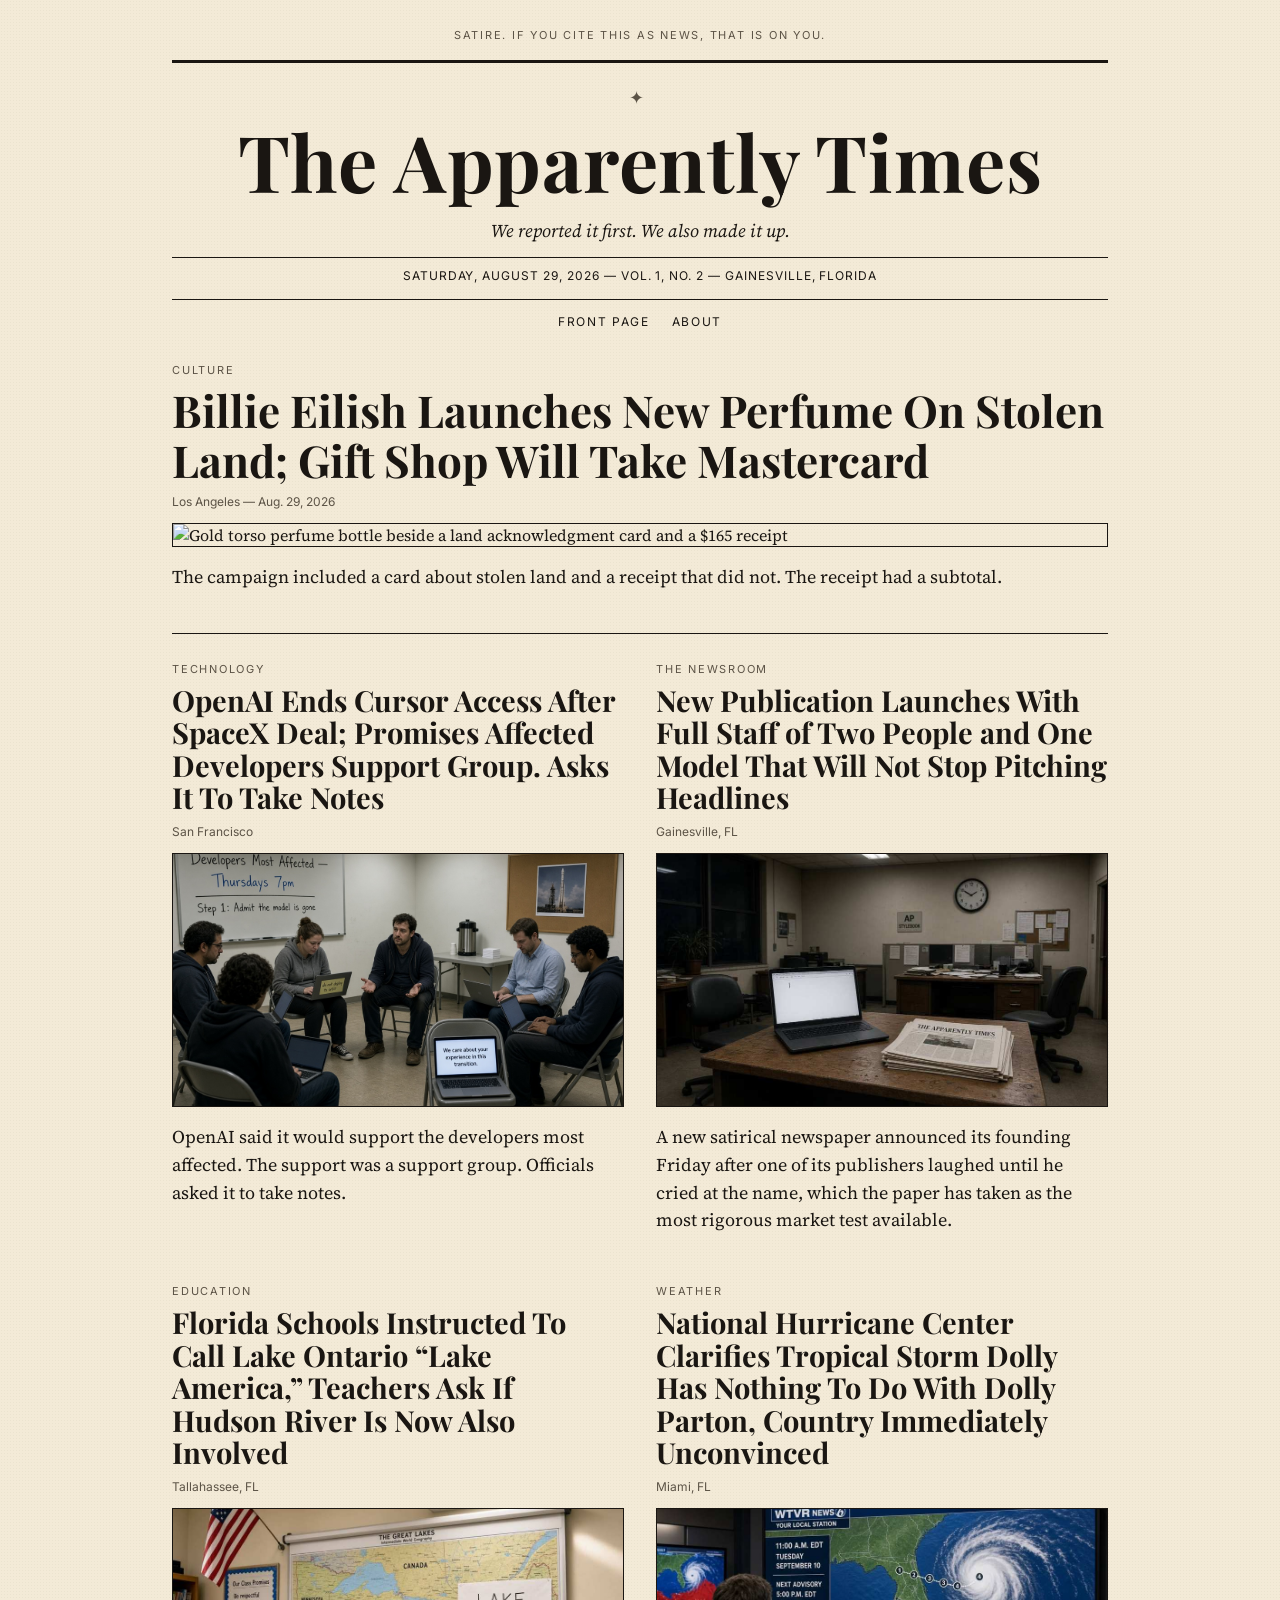
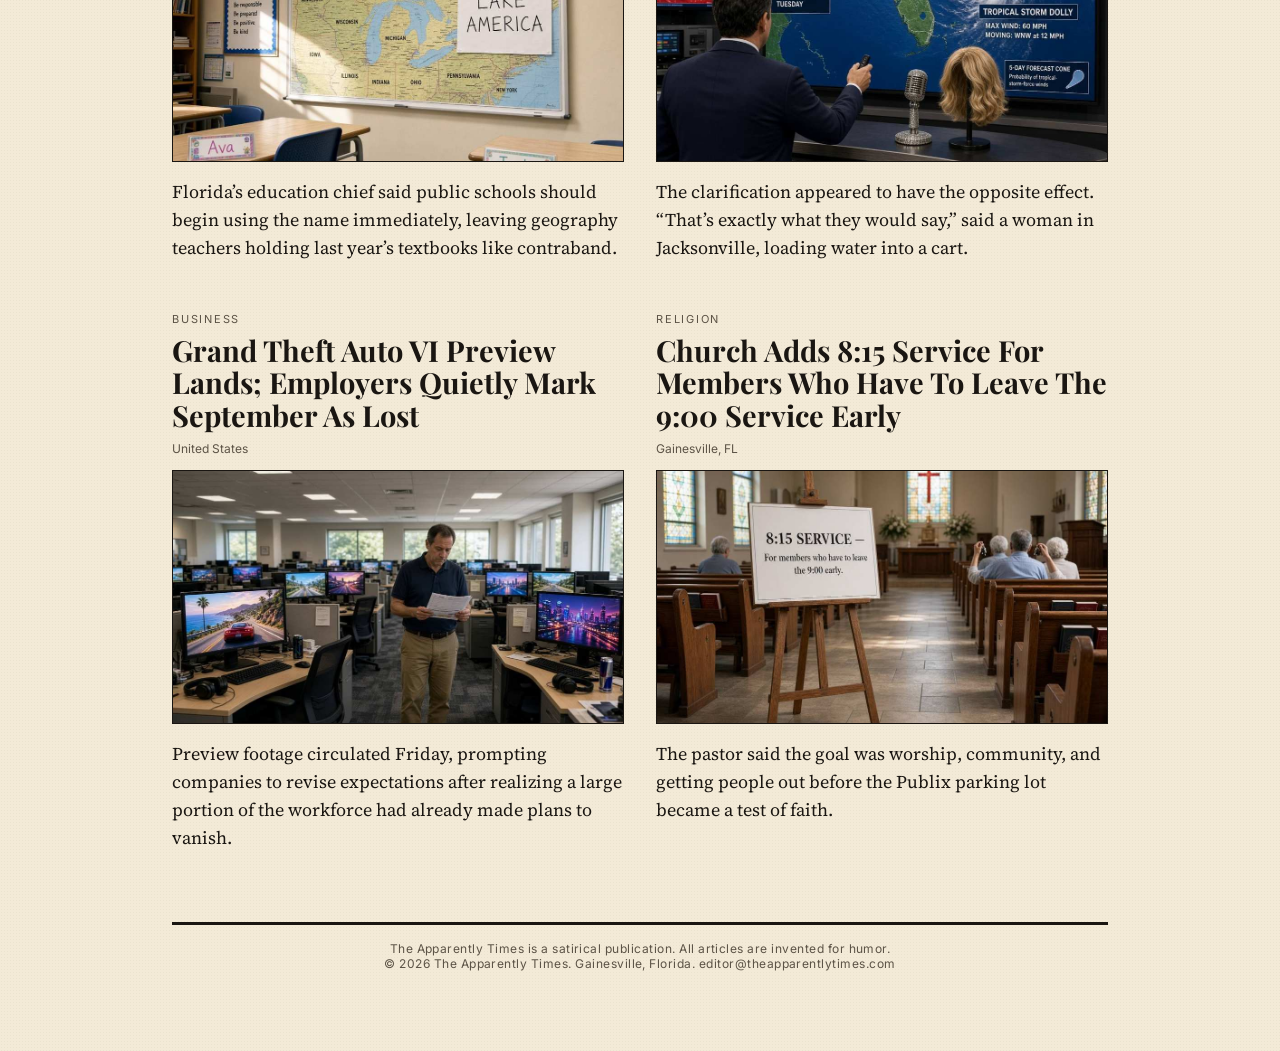
==== commit f72c0ac8: "Add Billie Eilish perfume roast as Saturday lead" ====
--- a/index.html
+++ b/index.html
@@ -4,175 +4,73 @@
   <meta charset="UTF-8" />
   <meta name="viewport" content="width=device-width, initial-scale=1" />
   <title>The Apparently Times — We reported it first. We also made it up.</title>
-  <meta name="description" content="Satirical newspaper from Gainesville, Florida. Fake news that is emotionally true and factually optional. Volume 1, Number 1." />
-  <meta name="robots" content="index, follow, max-image-preview:large, max-snippet:-1, max-video-preview:-1" />
-  <meta name="author" content="The Apparently Times" />
-  <link rel="canonical" href="https://www.theapparentlytimes.com/" />
-  <meta property="og:type" content="website" />
-  <meta property="og:site_name" content="The Apparently Times" />
-  <meta property="og:locale" content="en_US" />
-  <meta property="og:url" content="https://www.theapparentlytimes.com/" />
-  <meta property="og:title" content="The Apparently Times — We reported it first. We also made it up." />
-  <meta property="og:description" content="Satirical newspaper from Gainesville, Florida. Fake news that is emotionally true and factually optional." />
-  <meta property="og:image" content="https://www.theapparentlytimes.com/images/og-default.jpg" />
-  <meta property="og:image:secure_url" content="https://www.theapparentlytimes.com/images/og-default.jpg" />
-  <meta property="og:image:type" content="image/jpeg" />
-  <meta property="og:image:width" content="1200" />
-  <meta property="og:image:height" content="630" />
-  <meta property="og:image:alt" content="The Apparently Times" />
-  <meta name="twitter:card" content="summary_large_image" />
-  <meta name="twitter:title" content="The Apparently Times — We reported it first. We also made it up." />
-  <meta name="twitter:description" content="Satirical newspaper from Gainesville, Florida. Fake news that is emotionally true and factually optional." />
-  <meta name="twitter:image" content="https://www.theapparentlytimes.com/images/og-default.jpg" />
-  <meta name="twitter:image:alt" content="The Apparently Times" />
-  <meta name="theme-color" content="#1c1917" />
-  <link rel="icon" type="image/svg+xml" href="/favicon.svg" />
-  <link rel="manifest" href="/site.webmanifest" />
-  <link rel="alternate" type="application/rss+xml" title="The Apparently Times" href="/rss.xml" />
+  <meta name="description" content="Satirical newspaper from Gainesville, Florida. Volume 1, Number 2." />
   <link rel="preconnect" href="https://fonts.googleapis.com" />
   <link rel="preconnect" href="https://fonts.gstatic.com" crossorigin />
   <link href="https://fonts.googleapis.com/css2?family=Inter:wght@400;500&family=Playfair+Display:ital,wght@0,700;1,700&family=Source+Serif+4:ital,wght@0,400;0,600;1,400&display=swap" rel="stylesheet" />
   <link rel="stylesheet" href="/styles.css" />
-  <script type="application/ld+json">
-  {
-    "@context": "https://schema.org",
-    "@graph": [
-      {
-        "@type": "NewsMediaOrganization",
-        "@id": "https://www.theapparentlytimes.com/#organization",
-        "name": "The Apparently Times",
-        "alternateName": "Apparently Times",
-        "url": "https://www.theapparentlytimes.com/",
-        "logo": {
-          "@type": "ImageObject",
-          "url": "https://www.theapparentlytimes.com/images/logo.png",
-          "width": 600,
-          "height": 60
-        },
-        "image": "https://www.theapparentlytimes.com/images/og-default.jpg",
-        "email": "editor@theapparentlytimes.com",
-        "foundingDate": "2026-08-28",
-        "description": "Satirical newspaper. We reported it first. We also made it up.",
-        "address": {
-          "@type": "PostalAddress",
-          "addressLocality": "Gainesville",
-          "addressRegion": "FL",
-          "addressCountry": "US"
-        }
-      },
-      {
-        "@type": "WebSite",
-        "@id": "https://www.theapparentlytimes.com/#website",
-        "url": "https://www.theapparentlytimes.com/",
-        "name": "The Apparently Times",
-        "description": "Satirical newspaper from Gainesville, Florida.",
-        "publisher": { "@id": "https://www.theapparentlytimes.com/#organization" },
-        "inLanguage": "en-US"
-      },
-      {
-        "@type": "CollectionPage",
-        "@id": "https://www.theapparentlytimes.com/#webpage",
-        "url": "https://www.theapparentlytimes.com/",
-        "name": "The Apparently Times — Front Page",
-        "isPartOf": { "@id": "https://www.theapparentlytimes.com/#website" },
-        "about": { "@id": "https://www.theapparentlytimes.com/#organization" },
-        "description": "Satirical newspaper from Gainesville, Florida. Volume 1, Number 1.",
-        "inLanguage": "en-US",
-        "mainEntity": {
-          "@type": "ItemList",
-          "itemListElement": [
-            {
-              "@type": "ListItem",
-              "position": 1,
-              "url": "https://www.theapparentlytimes.com/cursor.html"
-            },
-            {
-              "@type": "ListItem",
-              "position": 2,
-              "url": "https://www.theapparentlytimes.com/launch.html"
-            },
-            {
-              "@type": "ListItem",
-              "position": 3,
-              "url": "https://www.theapparentlytimes.com/lake-america.html"
-            },
-            {
-              "@type": "ListItem",
-              "position": 4,
-              "url": "https://www.theapparentlytimes.com/dolly.html"
-            },
-            {
-              "@type": "ListItem",
-              "position": 5,
-              "url": "https://www.theapparentlytimes.com/gta.html"
-            },
-            {
-              "@type": "ListItem",
-              "position": 6,
-              "url": "https://www.theapparentlytimes.com/church.html"
-            }
-          ]
-        }
-      }
-    ]
-  }
-  </script>
 </head>
 <body>
   <div class="wrap">
     <div class="disclaimer">Satire. If you cite this as news, that is on you.</div>
     <header class="masthead">
       <div class="ornament">✦</div>
-      <h1>The&nbsp;Apparently Times</h1>
+      <h1>The Apparently Times</h1>
       <p class="tagline">We reported it first. We also made it up.</p>
-      <div class="dateline">Friday, August 28, 2026 — Vol. 1, No. 1 — Gainesville, Florida</div>
+      <div class="dateline">Saturday, August 29, 2026 — Vol. 1, No. 2 — Gainesville, Florida</div>
     </header>
     <nav>
       <a href="/">Front Page</a>
       <a href="/about.html">About</a>
-      <a href="/rss.xml">RSS</a>
     </nav>
     <article class="lead">
-      <div class="kicker">Technology</div>
-      <h2><a href="/cursor.html">OpenAI Ends Cursor Access After SpaceX Deal; Promises Affected Developers Support Group. Asks It To Take Notes</a></h2>
-      <div class="meta">San Francisco — Aug. 28, 2026</div>
-      <div class="hero"><a href="/cursor.html"><img src="/images/cursor.jpg" alt="Developers in folding chairs at a support group, empty chair holding a laptop that says it cares about the transition" width="1200" height="675" /></a></div>
-      <p>OpenAI said it would support the developers most affected. The support was a support group. Officials asked it to take notes.</p>
+      <div class="kicker">Culture</div>
+      <h2><a href="/eilish.html">Billie Eilish Launches New Perfume On Stolen Land; Gift Shop Will Take Mastercard</a></h2>
+      <div class="meta">Los Angeles — Aug. 29, 2026</div>
+      <div class="hero"><a href="/eilish.html"><img src="/images/eilish.jpg" alt="Gold torso perfume bottle beside a land acknowledgment card and a $165 receipt" /></a></div>
+      <p>The campaign included a card about stolen land and a receipt that did not. The receipt had a subtotal.</p>
     </article>
     <section class="grid">
+      <article class="story">
+        <div class="kicker">Technology</div>
+        <h2><a href="/cursor.html">OpenAI Ends Cursor Access After SpaceX Deal; Promises Affected Developers Support Group. Asks It To Take Notes</a></h2>
+        <div class="meta">San Francisco</div>
+        <div class="thumb"><a href="/cursor.html"><img src="/images/cursor.jpg" alt="Developers in folding chairs at a support group" /></a></div>
+        <p>OpenAI said it would support the developers most affected. The support was a support group. Officials asked it to take notes.</p>
+      </article>
       <article class="story">
         <div class="kicker">The Newsroom</div>
         <h2><a href="/launch.html">New Publication Launches With Full Staff of Two People and One Model That Will Not Stop Pitching Headlines</a></h2>
         <div class="meta">Gainesville, FL</div>
-        <div class="thumb"><a href="/launch.html"><img src="/images/launch.jpg" alt="Empty newsroom with two desks and a stack of The Apparently Times" width="640" height="360" /></a></div>
+        <div class="thumb"><a href="/launch.html"><img src="/images/launch.jpg" alt="Empty newsroom with two desks and a stack of The Apparently Times" /></a></div>
         <p>A new satirical newspaper announced its founding Friday after one of its publishers laughed until he cried at the name, which the paper has taken as the most rigorous market test available.</p>
       </article>
       <article class="story">
         <div class="kicker">Education</div>
         <h2><a href="/lake-america.html">Florida Schools Instructed To Call Lake Ontario “Lake America,” Teachers Ask If Hudson River Is Now Also Involved</a></h2>
         <div class="meta">Tallahassee, FL</div>
-        <div class="thumb"><a href="/lake-america.html"><img src="/images/lake-america.jpg" alt="Classroom map with Lake Ontario labeled Lake America" width="640" height="360" /></a></div>
+        <div class="thumb"><a href="/lake-america.html"><img src="/images/lake-america.jpg" alt="Classroom map with Lake Ontario labeled Lake America" /></a></div>
         <p>Florida’s education chief said public schools should begin using the name immediately, leaving geography teachers holding last year’s textbooks like contraband.</p>
       </article>
       <article class="story">
         <div class="kicker">Weather</div>
         <h2><a href="/dolly.html">National Hurricane Center Clarifies Tropical Storm Dolly Has Nothing To Do With Dolly Parton, Country Immediately Unconvinced</a></h2>
         <div class="meta">Miami, FL</div>
-        <div class="thumb"><a href="/dolly.html"><img src="/images/dolly.jpg" alt="Weather studio tracking Tropical Storm Dolly" width="640" height="360" /></a></div>
+        <div class="thumb"><a href="/dolly.html"><img src="/images/dolly.jpg" alt="Weather studio tracking Tropical Storm Dolly" /></a></div>
         <p>The clarification appeared to have the opposite effect. “That’s exactly what they would say,” said a woman in Jacksonville, loading water into a cart.</p>
       </article>
       <article class="story">
         <div class="kicker">Business</div>
         <h2><a href="/gta.html">Grand Theft Auto VI Preview Lands; Employers Quietly Mark September As Lost</a></h2>
         <div class="meta">United States</div>
-        <div class="thumb"><a href="/gta.html"><img src="/images/gta.jpg" alt="Office manager in an empty office of game-filled screens" width="640" height="360" /></a></div>
+        <div class="thumb"><a href="/gta.html"><img src="/images/gta.jpg" alt="Office manager in an empty office of game-filled screens" /></a></div>
         <p>Preview footage circulated Friday, prompting companies to revise expectations after realizing a large portion of the workforce had already made plans to vanish.</p>
       </article>
       <article class="story">
         <div class="kicker">Religion</div>
         <h2><a href="/church.html">Church Adds 8:15 Service For Members Who Have To Leave The 9:00 Service Early</a></h2>
         <div class="meta">Gainesville, FL</div>
-        <div class="thumb"><a href="/church.html"><img src="/images/church.jpg" alt="Church sign for the 8:15 service and people holding car keys" width="640" height="360" /></a></div>
+        <div class="thumb"><a href="/church.html"><img src="/images/church.jpg" alt="Church sign for the 8:15 service and people holding car keys" /></a></div>
         <p>The pastor said the goal was worship, community, and getting people out before the Publix parking lot became a test of faith.</p>
       </article>
     </section>
@@ -182,4 +80,4 @@
     </footer>
   </div>
 </body>
-</html>
+</html>
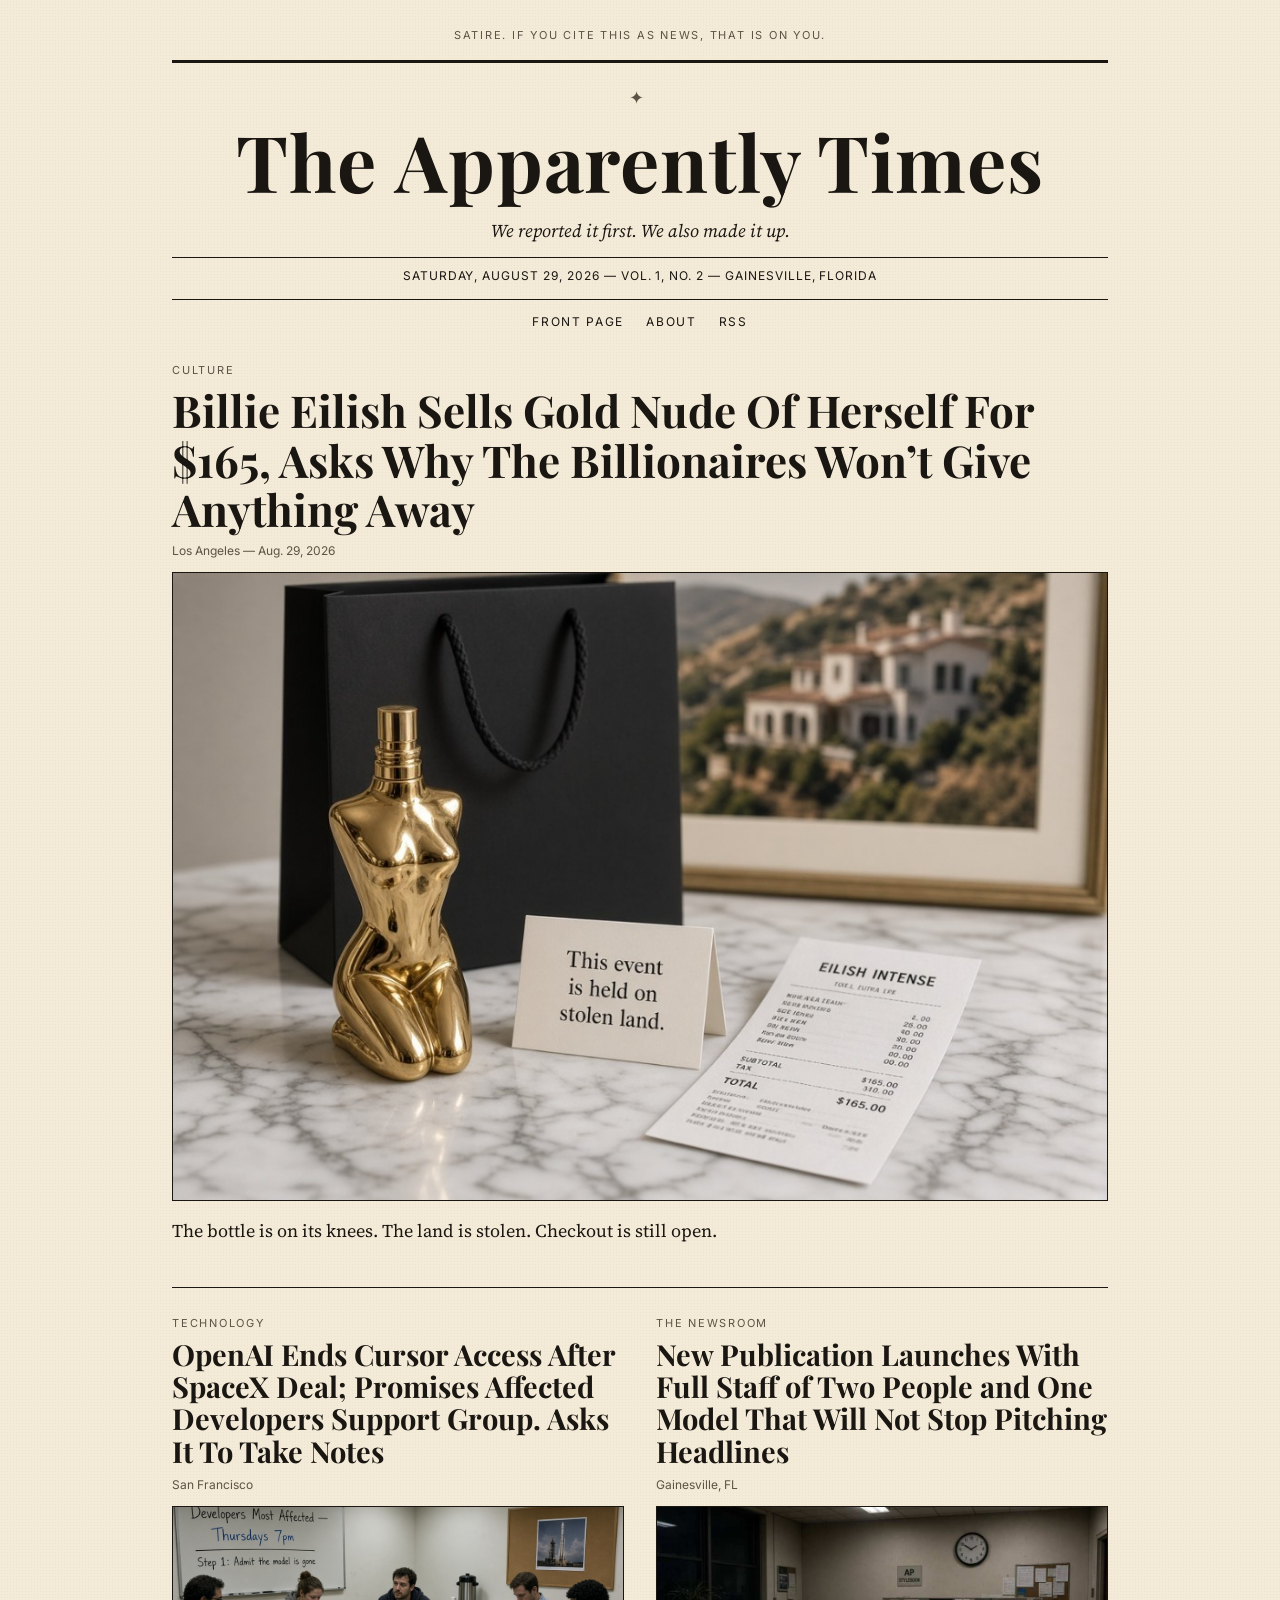
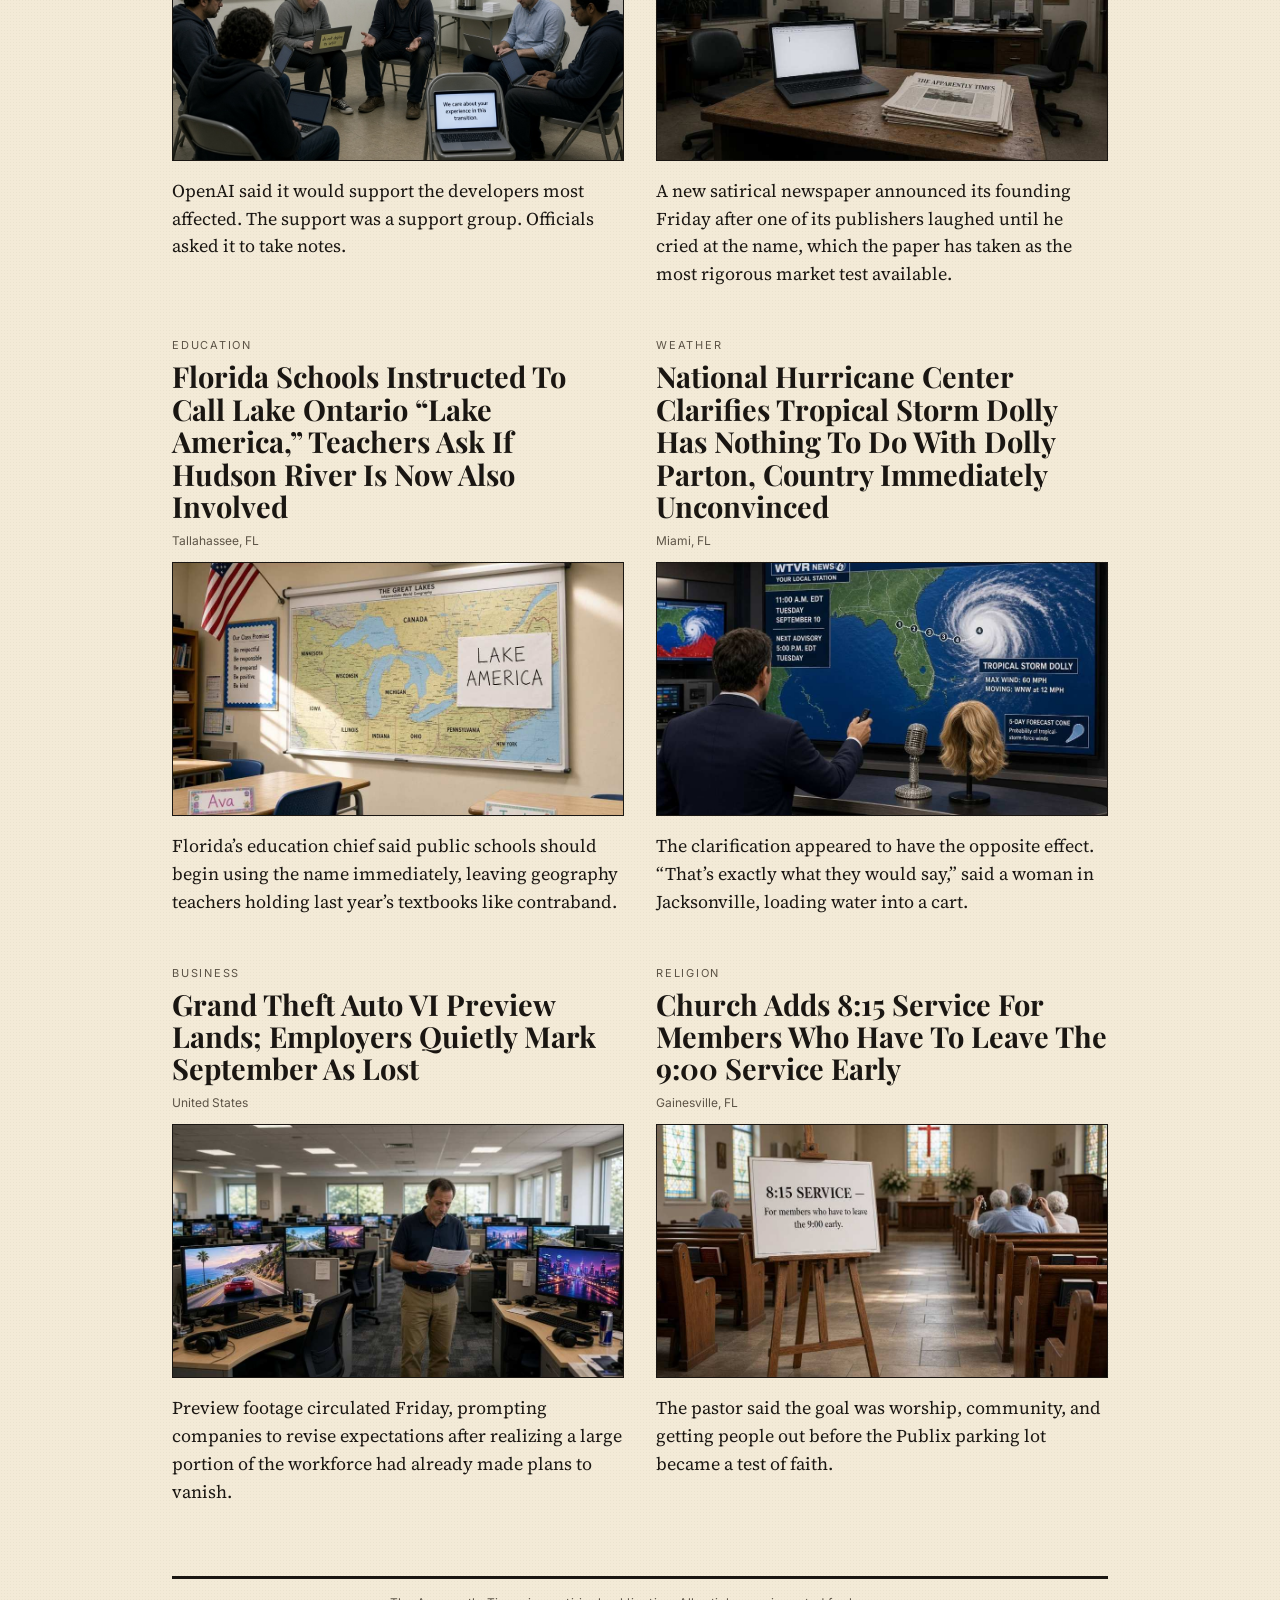
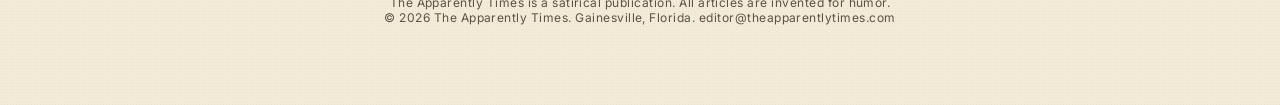
==== commit c20e0daf: "Add Billie Eilish perfume satire as the new front-page lead Publish the Culture piece with hero/OG a" ====
--- a/index.html
+++ b/index.html
@@ -4,73 +4,187 @@
   <meta charset="UTF-8" />
   <meta name="viewport" content="width=device-width, initial-scale=1" />
   <title>The Apparently Times — We reported it first. We also made it up.</title>
-  <meta name="description" content="Satirical newspaper from Gainesville, Florida. Volume 1, Number 2." />
+  <meta name="description" content="Satirical newspaper from Gainesville, Florida. Fake news that is emotionally true and factually optional. Volume 1, Number 2." />
+  <meta name="robots" content="index, follow, max-image-preview:large, max-snippet:-1, max-video-preview:-1" />
+  <meta name="author" content="The Apparently Times" />
+  <link rel="canonical" href="https://www.theapparentlytimes.com/" />
+  <meta property="og:type" content="website" />
+  <meta property="og:site_name" content="The Apparently Times" />
+  <meta property="og:locale" content="en_US" />
+  <meta property="og:url" content="https://www.theapparentlytimes.com/" />
+  <meta property="og:title" content="The Apparently Times — We reported it first. We also made it up." />
+  <meta property="og:description" content="Satirical newspaper from Gainesville, Florida. Fake news that is emotionally true and factually optional." />
+  <meta property="og:image" content="https://www.theapparentlytimes.com/images/og-default.jpg" />
+  <meta property="og:image:secure_url" content="https://www.theapparentlytimes.com/images/og-default.jpg" />
+  <meta property="og:image:type" content="image/jpeg" />
+  <meta property="og:image:width" content="1200" />
+  <meta property="og:image:height" content="630" />
+  <meta property="og:image:alt" content="The Apparently Times" />
+  <meta name="twitter:card" content="summary_large_image" />
+  <meta name="twitter:title" content="The Apparently Times — We reported it first. We also made it up." />
+  <meta name="twitter:description" content="Satirical newspaper from Gainesville, Florida. Fake news that is emotionally true and factually optional." />
+  <meta name="twitter:image" content="https://www.theapparentlytimes.com/images/og-default.jpg" />
+  <meta name="twitter:image:alt" content="The Apparently Times" />
+  <meta name="theme-color" content="#1c1917" />
+  <link rel="icon" type="image/svg+xml" href="/favicon.svg" />
+  <link rel="manifest" href="/site.webmanifest" />
+  <link rel="alternate" type="application/rss+xml" title="The Apparently Times" href="/rss.xml" />
   <link rel="preconnect" href="https://fonts.googleapis.com" />
   <link rel="preconnect" href="https://fonts.gstatic.com" crossorigin />
   <link href="https://fonts.googleapis.com/css2?family=Inter:wght@400;500&family=Playfair+Display:ital,wght@0,700;1,700&family=Source+Serif+4:ital,wght@0,400;0,600;1,400&display=swap" rel="stylesheet" />
   <link rel="stylesheet" href="/styles.css" />
+  <script type="application/ld+json">
+  {
+    "@context": "https://schema.org",
+    "@graph": [
+      {
+        "@type": "NewsMediaOrganization",
+        "@id": "https://www.theapparentlytimes.com/#organization",
+        "name": "The Apparently Times",
+        "alternateName": "Apparently Times",
+        "url": "https://www.theapparentlytimes.com/",
+        "logo": {
+          "@type": "ImageObject",
+          "url": "https://www.theapparentlytimes.com/images/logo.png",
+          "width": 600,
+          "height": 60
+        },
+        "image": "https://www.theapparentlytimes.com/images/og-default.jpg",
+        "email": "editor@theapparentlytimes.com",
+        "foundingDate": "2026-08-28",
+        "description": "Satirical newspaper. We reported it first. We also made it up.",
+        "address": {
+          "@type": "PostalAddress",
+          "addressLocality": "Gainesville",
+          "addressRegion": "FL",
+          "addressCountry": "US"
+        }
+      },
+      {
+        "@type": "WebSite",
+        "@id": "https://www.theapparentlytimes.com/#website",
+        "url": "https://www.theapparentlytimes.com/",
+        "name": "The Apparently Times",
+        "description": "Satirical newspaper from Gainesville, Florida.",
+        "publisher": { "@id": "https://www.theapparentlytimes.com/#organization" },
+        "inLanguage": "en-US"
+      },
+      {
+        "@type": "CollectionPage",
+        "@id": "https://www.theapparentlytimes.com/#webpage",
+        "url": "https://www.theapparentlytimes.com/",
+        "name": "The Apparently Times — Front Page",
+        "isPartOf": { "@id": "https://www.theapparentlytimes.com/#website" },
+        "about": { "@id": "https://www.theapparentlytimes.com/#organization" },
+        "description": "Satirical newspaper from Gainesville, Florida. Volume 1, Number 2.",
+        "inLanguage": "en-US",
+        "mainEntity": {
+          "@type": "ItemList",
+          "itemListElement": [
+            {
+              "@type": "ListItem",
+              "position": 1,
+              "url": "https://www.theapparentlytimes.com/eilish.html"
+            },
+            {
+              "@type": "ListItem",
+              "position": 2,
+              "url": "https://www.theapparentlytimes.com/cursor.html"
+            },
+            {
+              "@type": "ListItem",
+              "position": 3,
+              "url": "https://www.theapparentlytimes.com/launch.html"
+            },
+            {
+              "@type": "ListItem",
+              "position": 4,
+              "url": "https://www.theapparentlytimes.com/lake-america.html"
+            },
+            {
+              "@type": "ListItem",
+              "position": 5,
+              "url": "https://www.theapparentlytimes.com/dolly.html"
+            },
+            {
+              "@type": "ListItem",
+              "position": 6,
+              "url": "https://www.theapparentlytimes.com/gta.html"
+            },
+            {
+              "@type": "ListItem",
+              "position": 7,
+              "url": "https://www.theapparentlytimes.com/church.html"
+            }
+          ]
+        }
+      }
+    ]
+  }
+  </script>
 </head>
 <body>
   <div class="wrap">
     <div class="disclaimer">Satire. If you cite this as news, that is on you.</div>
     <header class="masthead">
       <div class="ornament">✦</div>
-      <h1>The Apparently Times</h1>
+      <h1>The&nbsp;Apparently Times</h1>
       <p class="tagline">We reported it first. We also made it up.</p>
       <div class="dateline">Saturday, August 29, 2026 — Vol. 1, No. 2 — Gainesville, Florida</div>
     </header>
     <nav>
       <a href="/">Front Page</a>
       <a href="/about.html">About</a>
+      <a href="/rss.xml">RSS</a>
     </nav>
     <article class="lead">
       <div class="kicker">Culture</div>
-      <h2><a href="/eilish.html">Billie Eilish Launches New Perfume On Stolen Land; Gift Shop Will Take Mastercard</a></h2>
+      <h2><a href="/eilish.html">Billie Eilish Sells Gold Nude Of Herself For $165, Asks Why The Billionaires Won’t Give Anything Away</a></h2>
       <div class="meta">Los Angeles — Aug. 29, 2026</div>
-      <div class="hero"><a href="/eilish.html"><img src="/images/eilish.jpg" alt="Gold torso perfume bottle beside a land acknowledgment card and a $165 receipt" /></a></div>
-      <p>The campaign included a card about stolen land and a receipt that did not. The receipt had a subtotal.</p>
+      <div class="hero"><a href="/eilish.html"><img src="/images/eilish.jpg" alt="Gold kneeling perfume bottle, a card reading This event is held on stolen land, and a $165 Eilish Intense receipt" width="1024" height="687" /></a></div>
+      <p>The bottle is on its knees. The land is stolen. Checkout is still open.</p>
     </article>
     <section class="grid">
       <article class="story">
         <div class="kicker">Technology</div>
         <h2><a href="/cursor.html">OpenAI Ends Cursor Access After SpaceX Deal; Promises Affected Developers Support Group. Asks It To Take Notes</a></h2>
         <div class="meta">San Francisco</div>
-        <div class="thumb"><a href="/cursor.html"><img src="/images/cursor.jpg" alt="Developers in folding chairs at a support group" /></a></div>
+        <div class="thumb"><a href="/cursor.html"><img src="/images/cursor.jpg" alt="Developers in folding chairs at a support group, empty chair holding a laptop that says it cares about the transition" width="640" height="360" /></a></div>
         <p>OpenAI said it would support the developers most affected. The support was a support group. Officials asked it to take notes.</p>
       </article>
       <article class="story">
         <div class="kicker">The Newsroom</div>
         <h2><a href="/launch.html">New Publication Launches With Full Staff of Two People and One Model That Will Not Stop Pitching Headlines</a></h2>
         <div class="meta">Gainesville, FL</div>
-        <div class="thumb"><a href="/launch.html"><img src="/images/launch.jpg" alt="Empty newsroom with two desks and a stack of The Apparently Times" /></a></div>
+        <div class="thumb"><a href="/launch.html"><img src="/images/launch.jpg" alt="Empty newsroom with two desks and a stack of The Apparently Times" width="640" height="360" /></a></div>
         <p>A new satirical newspaper announced its founding Friday after one of its publishers laughed until he cried at the name, which the paper has taken as the most rigorous market test available.</p>
       </article>
       <article class="story">
         <div class="kicker">Education</div>
         <h2><a href="/lake-america.html">Florida Schools Instructed To Call Lake Ontario “Lake America,” Teachers Ask If Hudson River Is Now Also Involved</a></h2>
         <div class="meta">Tallahassee, FL</div>
-        <div class="thumb"><a href="/lake-america.html"><img src="/images/lake-america.jpg" alt="Classroom map with Lake Ontario labeled Lake America" /></a></div>
+        <div class="thumb"><a href="/lake-america.html"><img src="/images/lake-america.jpg" alt="Classroom map with Lake Ontario labeled Lake America" width="640" height="360" /></a></div>
         <p>Florida’s education chief said public schools should begin using the name immediately, leaving geography teachers holding last year’s textbooks like contraband.</p>
       </article>
       <article class="story">
         <div class="kicker">Weather</div>
         <h2><a href="/dolly.html">National Hurricane Center Clarifies Tropical Storm Dolly Has Nothing To Do With Dolly Parton, Country Immediately Unconvinced</a></h2>
         <div class="meta">Miami, FL</div>
-        <div class="thumb"><a href="/dolly.html"><img src="/images/dolly.jpg" alt="Weather studio tracking Tropical Storm Dolly" /></a></div>
+        <div class="thumb"><a href="/dolly.html"><img src="/images/dolly.jpg" alt="Weather studio tracking Tropical Storm Dolly" width="640" height="360" /></a></div>
         <p>The clarification appeared to have the opposite effect. “That’s exactly what they would say,” said a woman in Jacksonville, loading water into a cart.</p>
       </article>
       <article class="story">
         <div class="kicker">Business</div>
         <h2><a href="/gta.html">Grand Theft Auto VI Preview Lands; Employers Quietly Mark September As Lost</a></h2>
         <div class="meta">United States</div>
-        <div class="thumb"><a href="/gta.html"><img src="/images/gta.jpg" alt="Office manager in an empty office of game-filled screens" /></a></div>
+        <div class="thumb"><a href="/gta.html"><img src="/images/gta.jpg" alt="Office manager in an empty office of game-filled screens" width="640" height="360" /></a></div>
         <p>Preview footage circulated Friday, prompting companies to revise expectations after realizing a large portion of the workforce had already made plans to vanish.</p>
       </article>
       <article class="story">
         <div class="kicker">Religion</div>
         <h2><a href="/church.html">Church Adds 8:15 Service For Members Who Have To Leave The 9:00 Service Early</a></h2>
         <div class="meta">Gainesville, FL</div>
-        <div class="thumb"><a href="/church.html"><img src="/images/church.jpg" alt="Church sign for the 8:15 service and people holding car keys" /></a></div>
+        <div class="thumb"><a href="/church.html"><img src="/images/church.jpg" alt="Church sign for the 8:15 service and people holding car keys" width="640" height="360" /></a></div>
         <p>The pastor said the goal was worship, community, and getting people out before the Publix parking lot became a test of faith.</p>
       </article>
     </section>
@@ -80,4 +194,4 @@
     </footer>
   </div>
 </body>
-</html>+</html>
--- a/styles.css
+++ b/styles.css
@@ -134,6 +134,14 @@
   margin-bottom: 14px;
 }
 
+.dek {
+  font-size: 20px;
+  line-height: 1.4;
+  font-style: italic;
+  color: var(--ink);
+  margin: 0 0 18px;
+}
+
 p {
   font-size: 18px;
   line-height: 1.55;
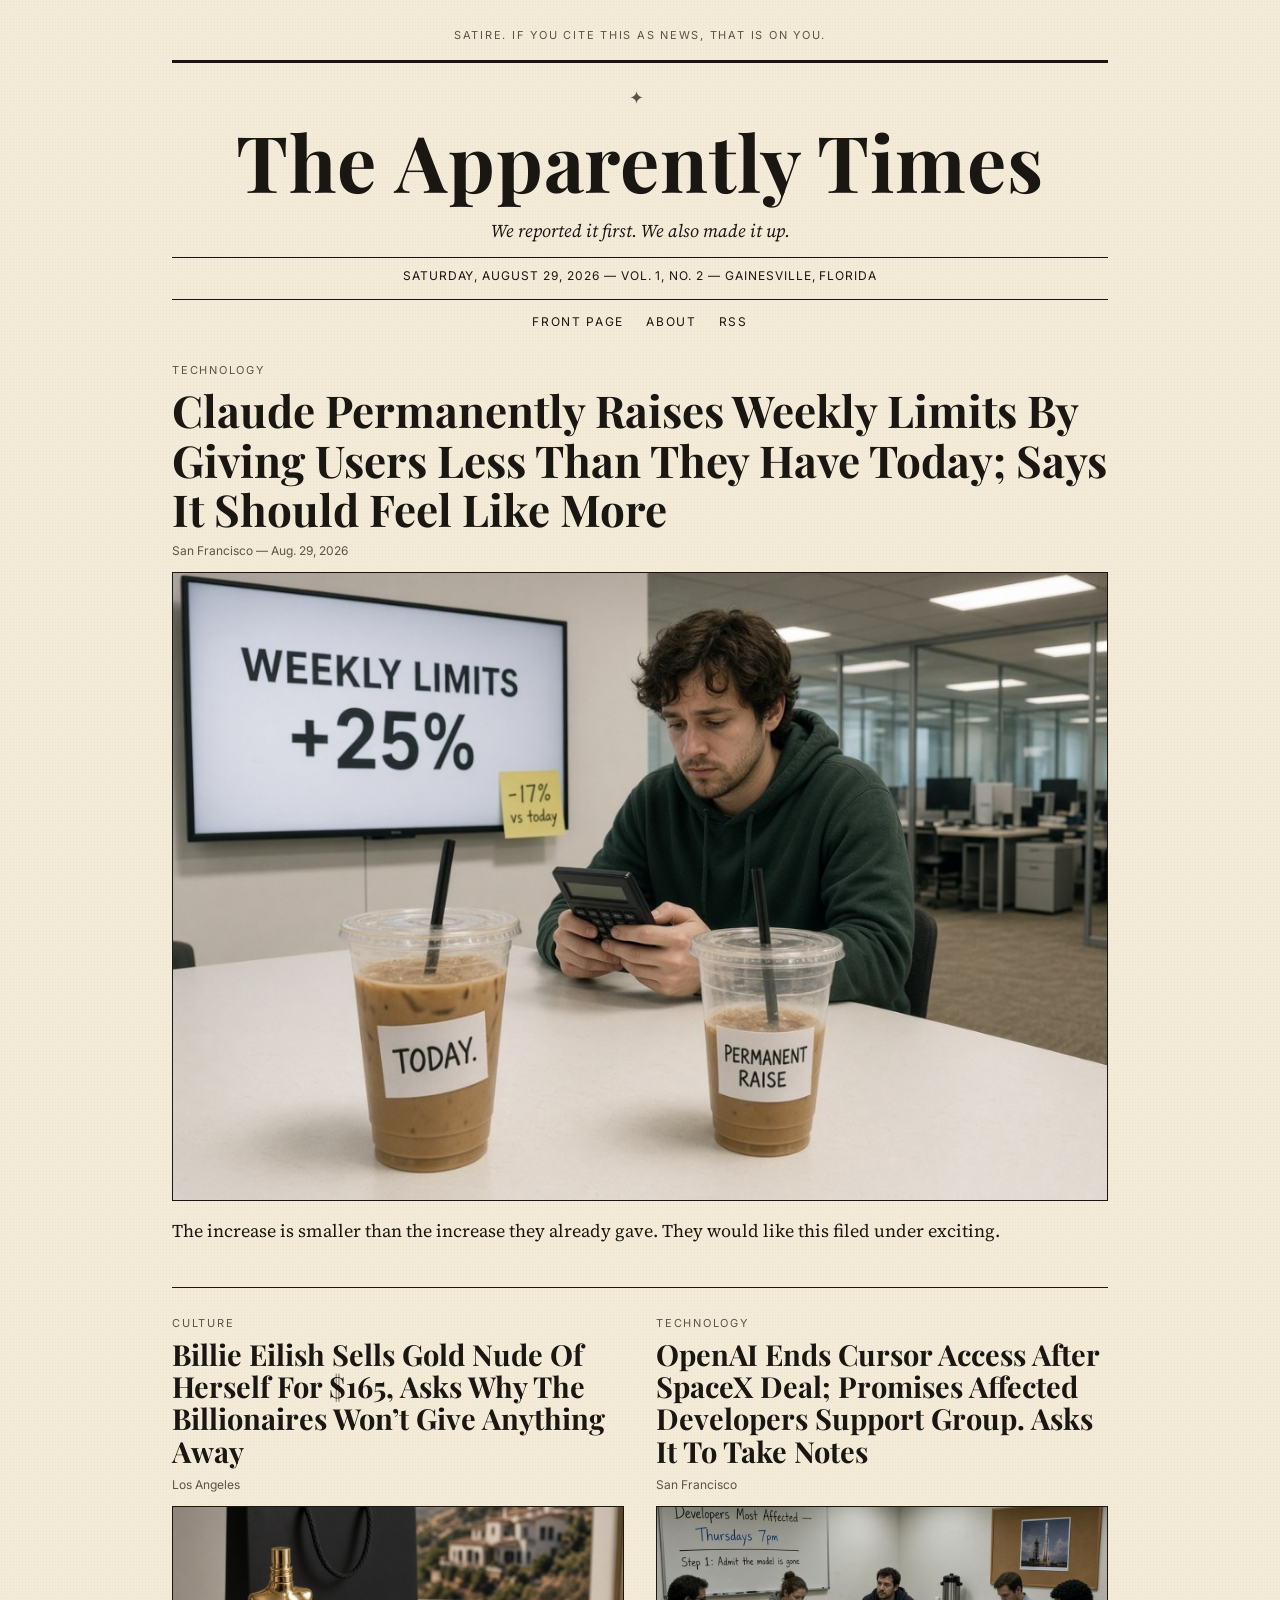
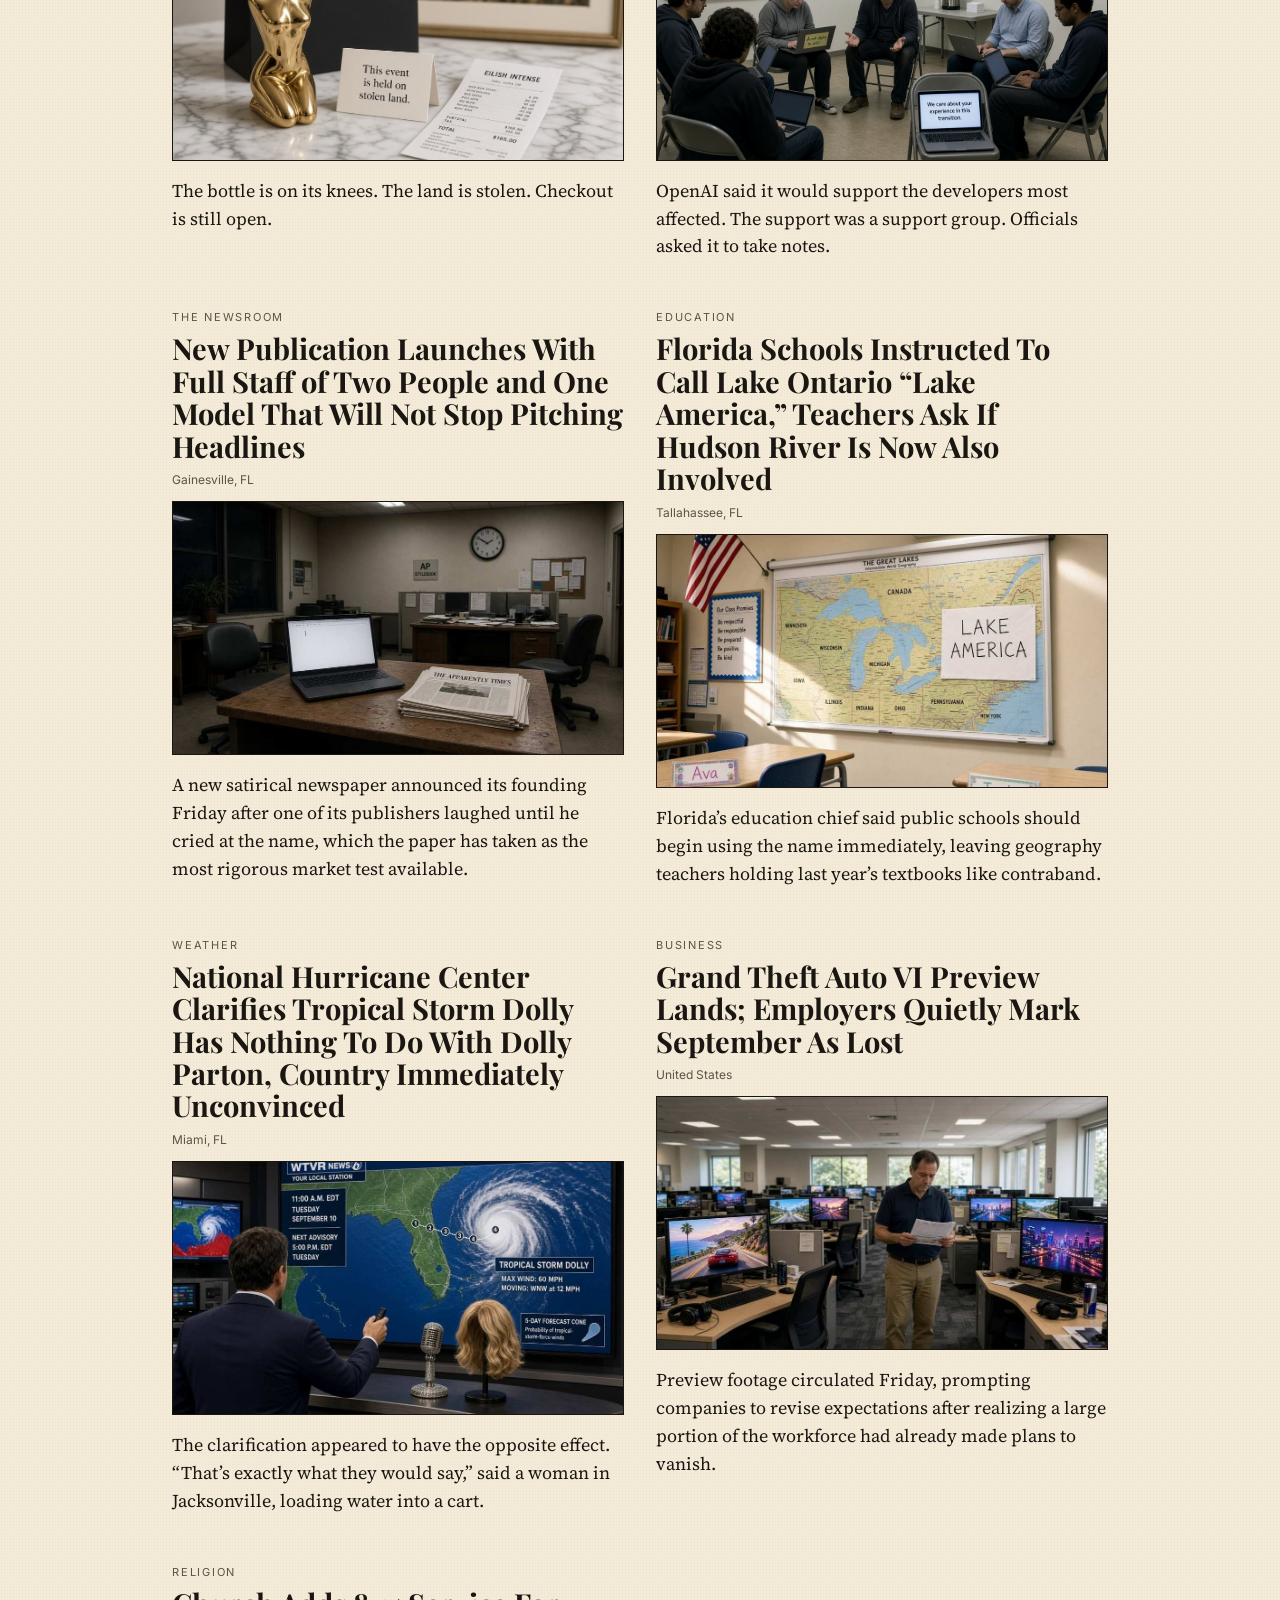
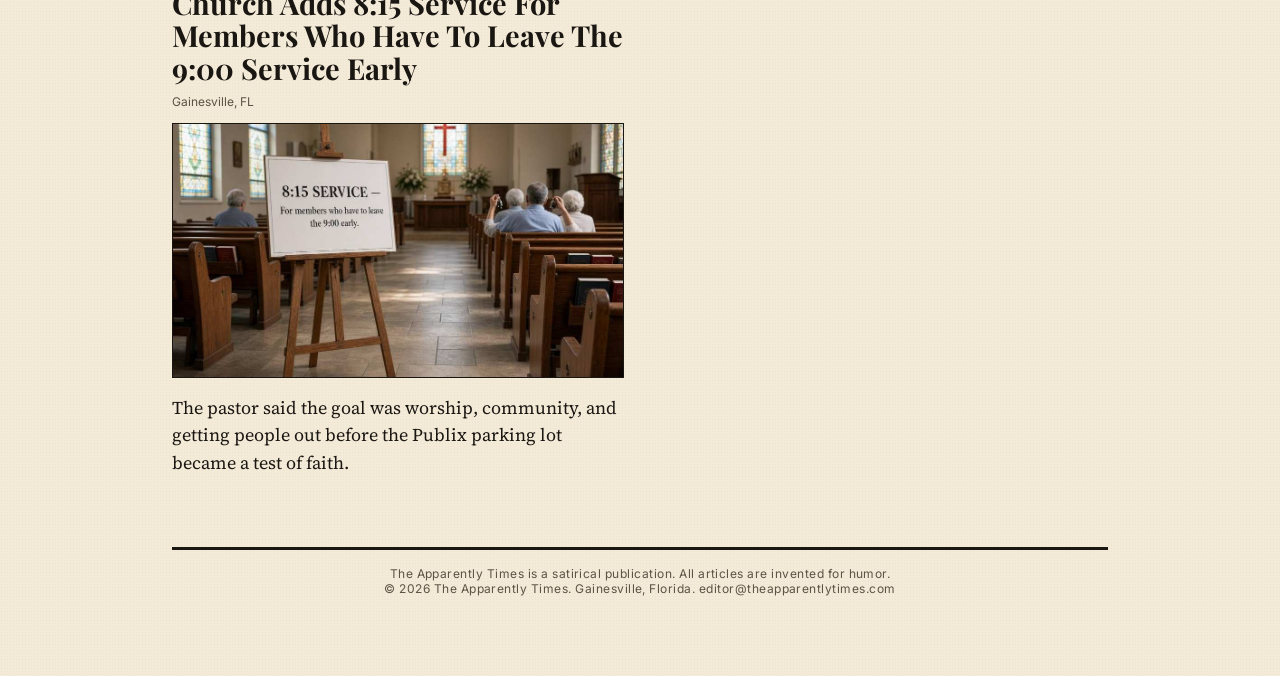
==== commit 17ed516e: "Add Claude weekly-limits satire as the new front-page lead Publish the Anthropic raise-that-is-a-cut" ====
--- a/index.html
+++ b/index.html
@@ -84,36 +84,41 @@
             {
               "@type": "ListItem",
               "position": 1,
+              "url": "https://www.theapparentlytimes.com/claude.html"
+            },
+            {
+              "@type": "ListItem",
+              "position": 2,
               "url": "https://www.theapparentlytimes.com/eilish.html"
             },
             {
               "@type": "ListItem",
-              "position": 2,
+              "position": 3,
               "url": "https://www.theapparentlytimes.com/cursor.html"
             },
             {
               "@type": "ListItem",
-              "position": 3,
+              "position": 4,
               "url": "https://www.theapparentlytimes.com/launch.html"
             },
             {
               "@type": "ListItem",
-              "position": 4,
+              "position": 5,
               "url": "https://www.theapparentlytimes.com/lake-america.html"
             },
             {
               "@type": "ListItem",
-              "position": 5,
+              "position": 6,
               "url": "https://www.theapparentlytimes.com/dolly.html"
             },
             {
               "@type": "ListItem",
-              "position": 6,
+              "position": 7,
               "url": "https://www.theapparentlytimes.com/gta.html"
             },
             {
               "@type": "ListItem",
-              "position": 7,
+              "position": 8,
               "url": "https://www.theapparentlytimes.com/church.html"
             }
           ]
@@ -138,13 +143,20 @@
       <a href="/rss.xml">RSS</a>
     </nav>
     <article class="lead">
-      <div class="kicker">Culture</div>
-      <h2><a href="/eilish.html">Billie Eilish Sells Gold Nude Of Herself For $165, Asks Why The Billionaires Won’t Give Anything Away</a></h2>
-      <div class="meta">Los Angeles — Aug. 29, 2026</div>
-      <div class="hero"><a href="/eilish.html"><img src="/images/eilish.jpg" alt="Gold kneeling perfume bottle, a card reading This event is held on stolen land, and a $165 Eilish Intense receipt" width="1024" height="687" /></a></div>
-      <p>The bottle is on its knees. The land is stolen. Checkout is still open.</p>
+      <div class="kicker">Technology</div>
+      <h2><a href="/claude.html">Claude Permanently Raises Weekly Limits By Giving Users Less Than They Have Today; Says It Should Feel Like More</a></h2>
+      <div class="meta">San Francisco — Aug. 29, 2026</div>
+      <div class="hero"><a href="/claude.html"><img src="/images/claude.jpg" alt="Developer with a calculator beside iced coffees labeled TODAY and PERMANENT RAISE under a WEEKLY LIMITS +25% screen" width="1024" height="687" /></a></div>
+      <p>The increase is smaller than the increase they already gave. They would like this filed under exciting.</p>
     </article>
     <section class="grid">
+      <article class="story">
+        <div class="kicker">Culture</div>
+        <h2><a href="/eilish.html">Billie Eilish Sells Gold Nude Of Herself For $165, Asks Why The Billionaires Won’t Give Anything Away</a></h2>
+        <div class="meta">Los Angeles</div>
+        <div class="thumb"><a href="/eilish.html"><img src="/images/eilish.jpg" alt="Gold kneeling perfume bottle, a card reading This event is held on stolen land, and a $165 Eilish Intense receipt" width="640" height="360" /></a></div>
+        <p>The bottle is on its knees. The land is stolen. Checkout is still open.</p>
+      </article>
       <article class="story">
         <div class="kicker">Technology</div>
         <h2><a href="/cursor.html">OpenAI Ends Cursor Access After SpaceX Deal; Promises Affected Developers Support Group. Asks It To Take Notes</a></h2>
